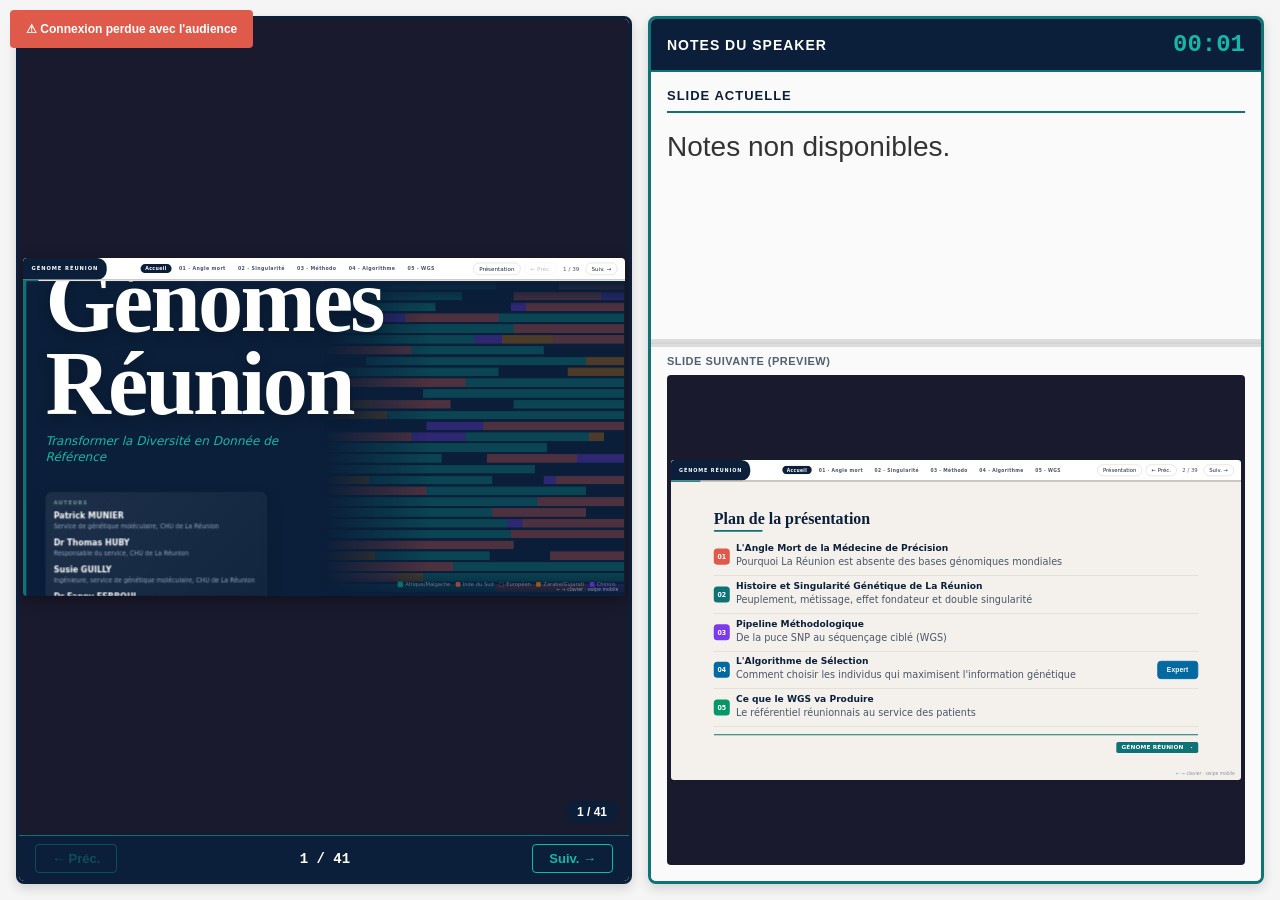
==== presenter.html @ e3f13388 "Implement draggable notes/preview divider in presenter.html Add interactive separator between speake" ====
<!doctype html>
<html lang="fr">
<head>
  <meta charset="UTF-8" />
  <meta name="viewport" content="width=device-width,initial-scale=1" />
  <title>Génome Réunion — Mode Présentation</title>
  <style>
    * { margin: 0; padding: 0; box-sizing: border-box; }
    body {
      font-family: -apple-system, BlinkMacSystemFont, 'Segoe UI', Roboto, 'Helvetica Neue', Arial, sans-serif;
      background: #f5f5f5;
      display: grid;
      grid-template-columns: 1fr 1fr;
      gap: 16px;
      padding: 16px;
      height: 100vh;
      overflow: hidden;
    }

    .presenter-main {
      background: #fff;
      border: 3px solid #0B1F3A;
      border-radius: 8px;
      display: flex;
      flex-direction: column;
      overflow: hidden;
      box-shadow: 0 4px 12px rgba(0,0,0,0.15);
    }

    .presenter-sidebar {
      background: #fff;
      border: 3px solid #0D7377;
      border-radius: 8px;
      display: flex;
      flex-direction: column;
      overflow: hidden;
      box-shadow: 0 4px 12px rgba(0,0,0,0.15);
    }

    .presenter-header {
      background: #0B1F3A;
      color: white;
      padding: 12px 16px;
      border-bottom: 2px solid #0D7377;
      display: flex;
      justify-content: space-between;
      align-items: center;
      flex-shrink: 0;
    }

    .presenter-header h2 {
      font-size: 14px;
      font-weight: 600;
      letter-spacing: 1px;
      text-transform: uppercase;
    }

    .presenter-timer {
      font-size: 24px;
      font-weight: 700;
      font-family: 'Courier New', monospace;
      color: #14B8A6;
    }

    .presenter-slide-number {
      background: #0D7377;
      color: white;
      padding: 6px 12px;
      border-radius: 4px;
      font-size: 12px;
      font-weight: 600;
    }

    .presenter-content {
      flex: 1;
      overflow: hidden;
      display: flex;
      flex-direction: column;
    }

    #current-slide-container {
      flex: 1;
      position: relative;
      display: flex;
      align-items: center;
      justify-content: center;
      background: #1a1a2e;
      overflow: hidden;
      padding: 8px;
    }

    .slide-overlay-badge {
      position: absolute;
      bottom: 12px;
      right: 12px;
      background: rgba(11, 31, 58, 0.85);
      color: white;
      padding: 4px 10px;
      border-radius: 4px;
      font-size: 12px;
      font-weight: 600;
      z-index: 10;
      pointer-events: none;
      backdrop-filter: blur(2px);
    }

    .iframe-scale-wrapper {
      position: relative;
      overflow: hidden;
      flex-shrink: 0;
      border-radius: 4px;
      box-shadow: 0 4px 16px rgba(0,0,0,0.4);
    }

    .iframe-scale-wrapper iframe {
      position: absolute;
      top: 0;
      left: 0;
      width: 1280px;
      height: 720px;
      border: none;
      transform-origin: top left;
    }

    .slide-snapshot {
      font-size: 11px;
      color: #999;
      background: #f0f0f0;
      padding: 12px;
      border-radius: 4px;
      text-align: center;
      height: 100%;
      display: flex;
      align-items: center;
      justify-content: center;
      flex-direction: column;
    }

    .slide-snapshot-title {
      font-weight: 600;
      font-size: 13px;
      color: #0B1F3A;
      margin-bottom: 8px;
    }

    .notes-container {
      flex: 1;
      display: flex;
      flex-direction: column;
      overflow: hidden;
      background: #fafafa;
    }

    /* ── Section texte (50%) ── */
    .notes-text-section {
      flex: 1;
      min-height: 0;
      overflow-y: auto;
      padding: 16px 16px 8px;
    }

    .notes-header {
      font-size: 13px;
      font-weight: 700;
      color: #0B1F3A;
      text-transform: uppercase;
      letter-spacing: 1px;
      margin-bottom: 12px;
      border-bottom: 2px solid #0D7377;
      padding-bottom: 8px;
    }

    #notes-content {
      font-size: 28px;
      line-height: 1.6;
      color: #333;
    }

    /* ── Section preview (50%) ── */
    .next-slide-section {
      flex: 1;
      min-height: 0;
      display: flex;
      flex-direction: column;
      border-top: 2px solid #ddd;
      padding: 8px 16px 16px;
    }

    .next-slide-header {
      font-size: 11px;
      font-weight: 700;
      color: #0B1F3A;
      text-transform: uppercase;
      letter-spacing: 0.5px;
      margin-bottom: 8px;
      opacity: 0.7;
      flex-shrink: 0;
    }

    #next-slide-preview {
      flex: 1;
      min-height: 0;
      background: #1a1a2e;
      border-radius: 4px;
      overflow: hidden;
      display: flex;
      align-items: center;
      justify-content: center;
      padding: 4px;
    }

    .next-iframe-scale-wrapper {
      position: relative;
      overflow: hidden;
      flex-shrink: 0;
      border-radius: 3px;
    }

    .next-iframe-scale-wrapper iframe {
      position: absolute;
      top: 0;
      left: 0;
      width: 1280px;
      height: 720px;
      border: none;
      transform-origin: top left;
    }

    .connection-lost {
      position: fixed;
      top: 10px;
      left: 10px;
      background: #E05A4B;
      color: white;
      padding: 12px 16px;
      border-radius: 4px;
      font-size: 12px;
      font-weight: 600;
      z-index: 9999;
      display: none;
    }

    .connection-lost.show {
      display: block;
      animation: pulse 2s infinite;
    }

    @keyframes pulse {
      0%, 100% { opacity: 1; }
      50% { opacity: 0.6; }
    }

    /* Scrollbar styling */
    .notes-container::-webkit-scrollbar {
      width: 6px;
    }

    .notes-container::-webkit-scrollbar-track {
      background: #f0f0f0;
    }

    .notes-container::-webkit-scrollbar-thumb {
      background: #0D7377;
      border-radius: 3px;
    }

    @media (max-width: 900px) {
      body { grid-template-columns: 1fr; }
      .presenter-sidebar { display: none; }
    }

    /* ── Barre de navigation presenter ── */
    .presenter-nav-bar {
      background: #0B1F3A;
      border-top: 1px solid #0D7377;
      display: flex;
      align-items: center;
      justify-content: space-between;
      padding: 8px 16px;
      flex-shrink: 0;
    }

    .presenter-nav-btn {
      background: transparent;
      color: #14B8A6;
      border: 1px solid #14B8A6;
      padding: 6px 16px;
      border-radius: 4px;
      cursor: pointer;
      font-size: 13px;
      font-weight: 600;
      font-family: inherit;
      transition: background .2s, color .2s;
    }

    .presenter-nav-btn:hover:not(:disabled) {
      background: #14B8A6;
      color: #0B1F3A;
    }

    .presenter-nav-btn:disabled {
      opacity: .3;
      cursor: default;
    }

    #presenter-slide-counter {
      font-size: 14px;
      font-weight: 700;
      color: #fff;
      font-family: 'Courier New', monospace;
    }

    /* ── Séparateur draggable notes/preview ── */
    .notes-divider {
      width: 100%;
      height: 6px;
      background: linear-gradient(to bottom, #e0e0e0, #d0d0d0);
      cursor: row-resize;
      border-top: 1px solid #ddd;
      border-bottom: 1px solid #ddd;
      flex-shrink: 0;
      transition: background 0.2s;
      user-select: none;
    }

    .notes-divider:hover {
      background: linear-gradient(to bottom, #0D7377, #0a5a65);
    }

    .notes-divider.dragging {
      background: linear-gradient(to bottom, #0D7377, #0a5a65);
    }

  </style>
</head>
<body>
  <div class="connection-lost" id="connection-lost">⚠ Connexion perdue avec l'audience</div>

  <!-- Panneau gauche : slide actuelle -->
  <div class="presenter-main">
    <div class="presenter-content">
      <div id="current-slide-container">
        <div class="iframe-scale-wrapper" id="main-scale-wrapper">
          <iframe id="slide-preview-iframe"></iframe>
        </div>
        <div class="slide-overlay-badge" id="slide-number-main">--</div>
      </div>
    </div>
    <div class="presenter-nav-bar">
      <button id="presenter-prev-btn" class="presenter-nav-btn" disabled>← Préc.</button>
      <span id="presenter-slide-counter">--</span>
      <button id="presenter-next-btn" class="presenter-nav-btn">Suiv. →</button>
    </div>
  </div>

  <!-- Panneau droit : notes + preview -->
  <div class="presenter-sidebar">
    <div class="presenter-header">
      <h2>Notes du Speaker</h2>
      <div class="presenter-timer" id="timer">00:00</div>
    </div>
    <div class="notes-container">
      <div class="notes-text-section" id="notes-text-section">
        <div class="notes-header">Slide actuelle</div>
        <div id="notes-content">
          <p>En attente de connexion avec l'audience...</p>
        </div>
      </div>

      <div class="notes-divider" id="notes-divider"></div>

      <div class="next-slide-section" id="next-slide-section">
        <div class="next-slide-header">Slide suivante (preview)</div>
        <div id="next-slide-preview">
          <div class="next-iframe-scale-wrapper" id="next-scale-wrapper">
            <iframe id="next-slide-preview-iframe"></iframe>
          </div>
        </div>
      </div>
    </div>
  </div>

  <script>
    // Calcule et applique le scale pour un wrapper iframe
    // Le wrapper prend la taille affichée (scale × native),
    // l'iframe intérieure reste 1280×720 avec transform: scale()
    function applyIframeScale(wrapperId, nativeW, nativeH) {
      const wrapper = document.getElementById(wrapperId);
      if (!wrapper) return;
      const container = wrapper.parentElement;
      const availW = container.clientWidth  - 8;
      const availH = container.clientHeight - 8;
      if (availW <= 0 || availH <= 0) return;
      const scale   = Math.min(availW / nativeW, availH / nativeH);
      const displayW = Math.floor(nativeW * scale);
      const displayH = Math.floor(nativeH * scale);
      wrapper.style.width  = displayW + 'px';
      wrapper.style.height = displayH + 'px';
      const iframe = wrapper.querySelector('iframe');
      if (iframe) iframe.style.transform = 'scale(' + scale + ')';
    }

    function applyAllScales() {
      applyIframeScale('main-scale-wrapper', 1280, 720);
      applyIframeScale('next-scale-wrapper', 1280, 720);
    }

    window.addEventListener('resize', applyAllScales);

    document.addEventListener('DOMContentLoaded', function() {
      const indexUrl = window.location.origin + '/index.html';
      const mainIframe = document.getElementById('slide-preview-iframe');
      const nextIframe = document.getElementById('next-slide-preview-iframe');

      if (mainIframe) mainIframe.src = indexUrl;
      if (nextIframe) nextIframe.src = indexUrl;

      setTimeout(applyAllScales, 50);
    });

    // Cache des notes chargées depuis data/notes/slide-XX.json
    const notesCache = {};

    function loadSlideNotes(slideIndex) {
      if (notesCache[slideIndex] !== undefined) {
        return Promise.resolve(notesCache[slideIndex]);
      }
      const padded = String(slideIndex).padStart(2, '0');
      return fetch('data/notes/slide-' + padded + '.json')
        .then(res => res.ok ? res.json() : { notes: 'Notes non disponibles.' })
        .then(data => {
          notesCache[slideIndex] = data.notes || 'Notes non disponibles.';
          return notesCache[slideIndex];
        })
        .catch(() => {
          notesCache[slideIndex] = 'Notes non disponibles.';
          return notesCache[slideIndex];
        });
    }

    let currentSlideIndex = 0;
    let currentVisibleIndex = 0;
    let totalVisibleCount = 41;
    let startTime = null;
    let timerInterval = null;
    let parentWindow = null;
    let slidePreviewIframe = null;
    let nextSlidePreviewIframe = null;
    let nextSlidePreviewReady = false;
    let mainIframeReady = false;
    let nextSyncAttempts = 0;

    // Envoyer une commande de navigation à la fenêtre audience (index.html)
    function sendNavCommand(direction) {
      if (window.opener && !window.opener.closed) {
        window.opener.postMessage({ type: 'NAV_COMMAND', direction: direction }, '*');
      }
    }

    // Initialiser le timer
    function startTimer() {
      startTime = Date.now();
      if (timerInterval) clearInterval(timerInterval);

      timerInterval = setInterval(() => {
        const elapsed = Math.floor((Date.now() - startTime) / 1000);
        const mins = Math.floor(elapsed / 60);
        const secs = elapsed % 60;
        document.getElementById('timer').textContent =
          String(mins).padStart(2, '0') + ':' + String(secs).padStart(2, '0');
      }, 1000);
    }

    // Wait for iframe contentWindow to be accessible, with max retries
    function waitForIframeReady(iframe, name, maxRetries) {
      maxRetries = maxRetries || 50;
      let attempts = 0;

      function checkReady() {
        attempts++;
        if (iframe && iframe.contentWindow) {
          console.log('[presenter]', '✓ ' + name + ' iframe ready after ' + attempts + ' attempts');
          return true;
        }
        if (attempts >= maxRetries) {
          console.log('[presenter]', '⚠ ' + name + ' iframe never became ready after ' + maxRetries + ' attempts');
          return false;
        }
        return false;
      }

      if (checkReady()) return Promise.resolve();

      return new Promise((resolve) => {
        const interval = setInterval(() => {
          if (checkReady()) {
            clearInterval(interval);
            resolve();
          }
        }, 50);
      });
    }

    // Synchroniser l'iframe avec la slide actuelle
    function syncIframeSlide(slideIndex) {
      if (slidePreviewIframe && slidePreviewIframe.contentWindow) {
        try {
          slidePreviewIframe.contentWindow.postMessage({
            type: 'IFRAME_SYNC',
            slideIndex: slideIndex
          }, '*');
          console.log('[presenter]', '→ Syncing main preview to slide ' + slideIndex);
        } catch (e) {
          console.log('[presenter]', '⚠ Error syncing main preview: ' + e.message);
        }
      } else {
        console.log('[presenter]', '⚠ Main iframe not ready');
      }
    }

    // Synchroniser l'iframe de preview avec la slide suivante
    function syncNextSlidePreview(slideIndex) {
      const nextIndex = slideIndex + 1;

      if (!nextSlidePreviewIframe) {
        console.log('[presenter]', '⚠ nextSlidePreviewIframe is null');
        return;
      }

      // Vérifier directement si contentWindow est accessible
      if (!nextSlidePreviewIframe.contentWindow) {
        console.log('[presenter]', '⏳ Next iframe contentWindow not accessible, retrying...');
        setTimeout(() => { syncNextSlidePreview(slideIndex); }, 100);
        return;
      }

      try {
        console.log('[presenter]', '→ Syncing next slide preview to slide ' + nextIndex);
        nextSlidePreviewIframe.contentWindow.postMessage({
          type: 'IFRAME_SYNC',
          slideIndex: nextIndex
        }, '*');
        console.log('[presenter]', '✓ Next slide preview message sent');
      } catch (e) {
        console.log('[presenter]', '⚠ Error sending next preview message: ' + e.message);
        // Retry on error
        setTimeout(() => { syncNextSlidePreview(slideIndex); }, 100);
      }
    }

    // Mettre à jour l'affichage du presenter
    function updatePresenterView(slideIndex, visIdx, totalVis) {
      currentSlideIndex = slideIndex;
      if (visIdx !== undefined) currentVisibleIndex = visIdx;
      if (totalVis !== undefined) totalVisibleCount = totalVis;

      // Mise à jour numéro slide (badge overlay + barre de nav)
      const displayPos = currentVisibleIndex + 1;
      document.getElementById('slide-number-main').textContent = displayPos + ' / ' + totalVisibleCount;
      const counter = document.getElementById('presenter-slide-counter');
      if (counter) counter.textContent = displayPos + ' / ' + totalVisibleCount;

      // Mise à jour état des boutons nav
      const prevBtn = document.getElementById('presenter-prev-btn');
      const nextBtn = document.getElementById('presenter-next-btn');
      if (prevBtn) prevBtn.disabled = currentVisibleIndex === 0;
      if (nextBtn) nextBtn.disabled = currentVisibleIndex >= totalVisibleCount - 1;

      // Chargement asynchrone des notes depuis data/notes/slide-XX.json
      loadSlideNotes(slideIndex).then(notes => {
        document.getElementById('notes-content').innerHTML = '<p>' + notes + '</p>';
      });

      // Synchroniser l'iframe principal
      syncIframeSlide(slideIndex);

      // Wait for next iframe and sync it
      waitForIframeReady(nextSlidePreviewIframe, 'Next').then(() => {
        syncNextSlidePreview(slideIndex);
      });

      // Lancer le timer à la première slide
      if (!startTime) {
        startTimer();
      }
    }

    // Créer un snapshot texte de la slide (fallback si iframe ne charge pas)
    function updateSlideSnapshot(slideIndex) {
      // Ce snapshot n'est plus utilisé car l'iframe montre le vrai contenu
      // Mais on le garde comme fallback
      const container = document.getElementById('current-slide-container');
      const titles = [
        'Génome Réunion — Hero',
        'Sommaire',
        'Angle mort de la médecine',
        'Biais structurel mondial',
        'Le mur clinique',
        'Pharmacogénétique',
        'IA : garbage in, garbage out',
        'Comment le projet corrige le biais',
        'Singularité réunionnaise',
        'Histoire du peuplement',
        'Du peuplement au métissage',
        'Population homogène vs Réunion',
        'Effet fondateur',
        'Double singularité',
        'Design méthodologique',
        'Le pipeline d\'optimisation',
        'L\'entonnoir d\'optimisation',
        'Algorithme de sélection',
        'S04 Résumé — Vue d\'ensemble',
        'S04 Résumé — Validation',
        'Comparaison 6 stratégies',
        'Architecture 3 piliers',
        'Panel WGS hybride V3',
        'Deux niveaux, une contrainte',
        'Représentativité géographique',
        'Quatre dimensions S_div',
        'Composantes globales',
        'Composantes locales',
        'Score de Diversité',
        'Anti-biais directionnel',
        'Sélection greedy stratifiée',
        'Exemple concret : calcul',
        'Phasage réunionnais',
        'Recalibrage fréquences',
        'Avantages et limitations',
        'Validation 1000G',
        'Validation EPIGEN-Brasil',
        'WGS & Impacts',
        'Impacts attendus',
        'Conclusion'
      ];

      const title = titles[slideIndex] || 'Slide ' + (slideIndex + 1);
      const totalSlides = 41;
      container.innerHTML = '<div class="slide-snapshot"><div class="slide-snapshot-title">' + title + '</div><div>Slide ' + (slideIndex + 1) + ' / ' + totalSlides + '</div></div>';
    }

    // Écouter les messages depuis la fenêtre audience
    window.addEventListener('message', (event) => {
      // Vérifier que le message provient d'une source fiable (même origine)
      if (event.source === window) return; // Ignorer les messages de soi-même

      if (event.data && event.data.type === 'SLIDE_CHANGE') {
        console.log('[presenter]', '📡 SLIDE_CHANGE received: slide ' + event.data.slideIndex);
        updatePresenterView(event.data.slideIndex, event.data.visibleIndex, event.data.totalVisible);
        document.getElementById('connection-lost').classList.remove('show');
      }

      if (event.data && event.data.type === 'CURRENT_SLIDE_INDEX') {
        // Réponse de la fenêtre audience : quelle slide elle regarde
        console.log('[presenter]', '📡 CURRENT_SLIDE_INDEX received: slide ' + event.data.slideIndex);
        updatePresenterView(event.data.slideIndex, event.data.visibleIndex, event.data.totalVisible);
        document.getElementById('connection-lost').classList.remove('show');

        // Synchroniser le mode S04 aux iframes si fourni
        if (event.data.expertMode !== undefined) {
          const modeMsg = { type: 'S04_MODE_CHANGE', expertMode: event.data.expertMode };
          console.log('[presenter]', '→ Syncing S04 mode to iframes: ' + (event.data.expertMode ? 'Expert' : 'Résumé'));
          setTimeout(() => {
            if (slidePreviewIframe && slidePreviewIframe.contentWindow) {
              slidePreviewIframe.contentWindow.postMessage(modeMsg, '*');
            }
            if (nextSlidePreviewIframe && nextSlidePreviewIframe.contentWindow) {
              nextSlidePreviewIframe.contentWindow.postMessage(modeMsg, '*');
            }
          }, 200);
        }
      }

      if (event.data && event.data.type === 'S04_MODE_CHANGE') {
        // Mode change depuis la fenêtre audience — transférer aux iframes
        console.log('[presenter]', '📡 S04_MODE_CHANGE received: ' + (event.data.expertMode ? 'Expert' : 'Résumé'));
        if (slidePreviewIframe && slidePreviewIframe.contentWindow) {
          slidePreviewIframe.contentWindow.postMessage(event.data, '*');
        }
        if (nextSlidePreviewIframe && nextSlidePreviewIframe.contentWindow) {
          nextSlidePreviewIframe.contentWindow.postMessage(event.data, '*');
        }
      }
    });

    // Demander la slide actuelle à la fenêtre audience
    function requestCurrentSlideFromAudience() {
      console.log('[presenter]', 'Waiting for main iframe to be ready...');
      waitForIframeReady(slidePreviewIframe, 'Main').then(() => {
        console.log('[presenter]', 'Requesting current slide from audience...');
        if (window.opener && !window.opener.closed) {
          window.opener.postMessage({ type: 'GET_CURRENT_SLIDE' }, '*');
          // Fallback si pas de réponse rapide
          setTimeout(() => {
            if (!startTime) {
              console.log('[presenter]', 'No response from audience, starting at slide 0');
              updatePresenterView(0);
            }
          }, 1000);
        } else {
          console.log('[presenter]', 'No audience window, starting at slide 0');
          updatePresenterView(0);
        }
      });
    }

    // Initialiser les iframes et synchroniser avec la slide actuelle de l'audience
    window.addEventListener('load', () => {
      slidePreviewIframe = document.getElementById('slide-preview-iframe');
      nextSlidePreviewIframe = document.getElementById('next-slide-preview-iframe');

      console.log('[presenter]', 'Iframes found: main=' + !!slidePreviewIframe + ', next=' + !!nextSlidePreviewIframe);

      if (slidePreviewIframe) {
        // Check if already loaded
        if (slidePreviewIframe.contentWindow) {
          console.log('[presenter]', 'Main slide iframe already loaded');
          mainIframeReady = true;
          // Delay slightly to ensure app.js has initialized
          setTimeout(requestCurrentSlideFromAudience, 100);
        } else {
          // Set onload handler for when it loads
          slidePreviewIframe.onload = function() {
            console.log('[presenter]', 'Main slide iframe onload fired');
            mainIframeReady = true;
            requestCurrentSlideFromAudience();
          };

          // Fallback timeout
          setTimeout(() => {
            if (slidePreviewIframe.contentWindow && !mainIframeReady) {
              console.log('[presenter]', 'Main slide iframe ready (timeout fallback)');
              mainIframeReady = true;
              requestCurrentSlideFromAudience();
            }
          }, 2000);
        }
      }

      if (nextSlidePreviewIframe) {
        console.log('[presenter]', 'Next slide preview iframe found');

        // Check if already loaded
        if (nextSlidePreviewIframe.contentWindow) {
          console.log('[presenter]', 'Next slide iframe already loaded');
          nextSlidePreviewReady = true;
        } else {
          // Set onload handler
          nextSlidePreviewIframe.onload = function() {
            console.log('[presenter]', 'Next slide preview iframe onload triggered');
            nextSlidePreviewReady = true;
          };

          // Fallback timeout
          setTimeout(() => {
            if (nextSlidePreviewIframe.contentWindow && !nextSlidePreviewReady) {
              console.log('[presenter]', 'Next slide preview iframe ready (timeout)');
              nextSlidePreviewReady = true;
            }
          }, 3000);
        }
      }
    });

    // Draggable divider: notes/preview ratio control with localStorage
    (function() {
      const divider = document.getElementById('notes-divider');
      const notesSection = document.getElementById('notes-text-section');
      const previewSection = document.getElementById('next-slide-section');
      const container = document.querySelector('.notes-container');

      const STORAGE_KEY = 'presenter-notes-ratio';
      const DEFAULT_RATIO = 0.5;
      let isDragging = false;

      function applyRatio(ratio) {
        const clampedRatio = Math.max(0.2, Math.min(0.8, ratio));
        notesSection.style.flex = clampedRatio + ' 1 auto';
        previewSection.style.flex = (1 - clampedRatio) + ' 1 auto';
        localStorage.setItem(STORAGE_KEY, clampedRatio);
      }

      function getRatioFromStorage() {
        const stored = localStorage.getItem(STORAGE_KEY);
        return stored ? parseFloat(stored) : DEFAULT_RATIO;
      }

      function initializeRatio() {
        applyRatio(getRatioFromStorage());
      }

      divider.addEventListener('mousedown', (e) => {
        isDragging = true;
        divider.classList.add('dragging');
        const containerHeight = container.clientHeight;
        const startY = e.clientY;
        const startNotesHeight = notesSection.clientHeight;

        const onMouseMove = (e) => {
          const deltaY = e.clientY - startY;
          const newNotesHeight = startNotesHeight + deltaY;
          const newRatio = newNotesHeight / containerHeight;
          applyRatio(newRatio);
        };

        const onMouseUp = () => {
          isDragging = false;
          divider.classList.remove('dragging');
          document.removeEventListener('mousemove', onMouseMove);
          document.removeEventListener('mouseup', onMouseUp);
        };

        document.addEventListener('mousemove', onMouseMove);
        document.addEventListener('mouseup', onMouseUp);
      });

      document.addEventListener('DOMContentLoaded', initializeRatio);
      if (document.readyState === 'loading') {
        document.addEventListener('DOMContentLoaded', initializeRatio);
      } else {
        initializeRatio();
      }
    })();

    // Boutons de navigation presenter → index.html
    document.getElementById('presenter-prev-btn').addEventListener('click', function() {
      sendNavCommand('prev');
    });
    document.getElementById('presenter-next-btn').addEventListener('click', function() {
      sendNavCommand('next');
    });

    // Raccourcis clavier dans la fenêtre presenter
    document.addEventListener('keydown', function(e) {
      if (e.key === 'ArrowRight' || e.key === 'ArrowDown' || e.key === ' ') {
        e.preventDefault();
        sendNavCommand('next');
      }
      if (e.key === 'ArrowLeft' || e.key === 'ArrowUp') {
        e.preventDefault();
        sendNavCommand('prev');
      }
    });

    // Heartbeat : si pas de message depuis 3s, afficher "connexion perdue"
    let lastMessageTime = Date.now();
    window.addEventListener('message', () => {
      lastMessageTime = Date.now();
    });

    setInterval(() => {
      if (Date.now() - lastMessageTime > 3000) {
        document.getElementById('connection-lost').classList.add('show');
      }
    }, 1000);
  </script>
</body>
</html>
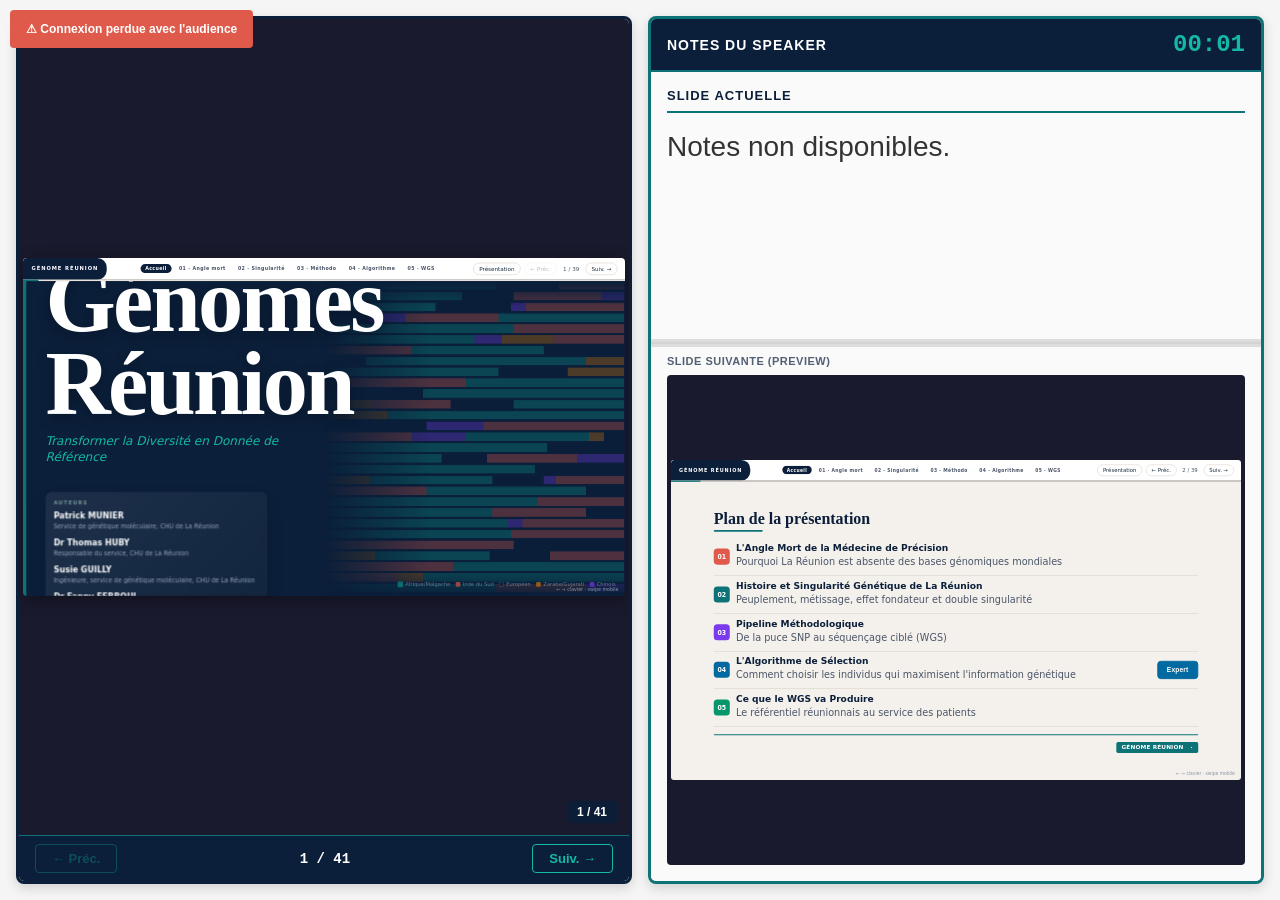
==== commit 1ac65656: "Fix: Recalculate iframe scales when draggable divider resizes sections When dragging the notes/previ" ====
--- a/presenter.html
+++ b/presenter.html
@@ -786,6 +786,7 @@
 
       function initializeRatio() {
         applyRatio(getRatioFromStorage());
+        setTimeout(() => applyAllScales(), 50);
       }
 
       divider.addEventListener('mousedown', (e) => {
@@ -800,6 +801,7 @@
           const newNotesHeight = startNotesHeight + deltaY;
           const newRatio = newNotesHeight / containerHeight;
           applyRatio(newRatio);
+          applyAllScales();
         };
 
         const onMouseUp = () => {
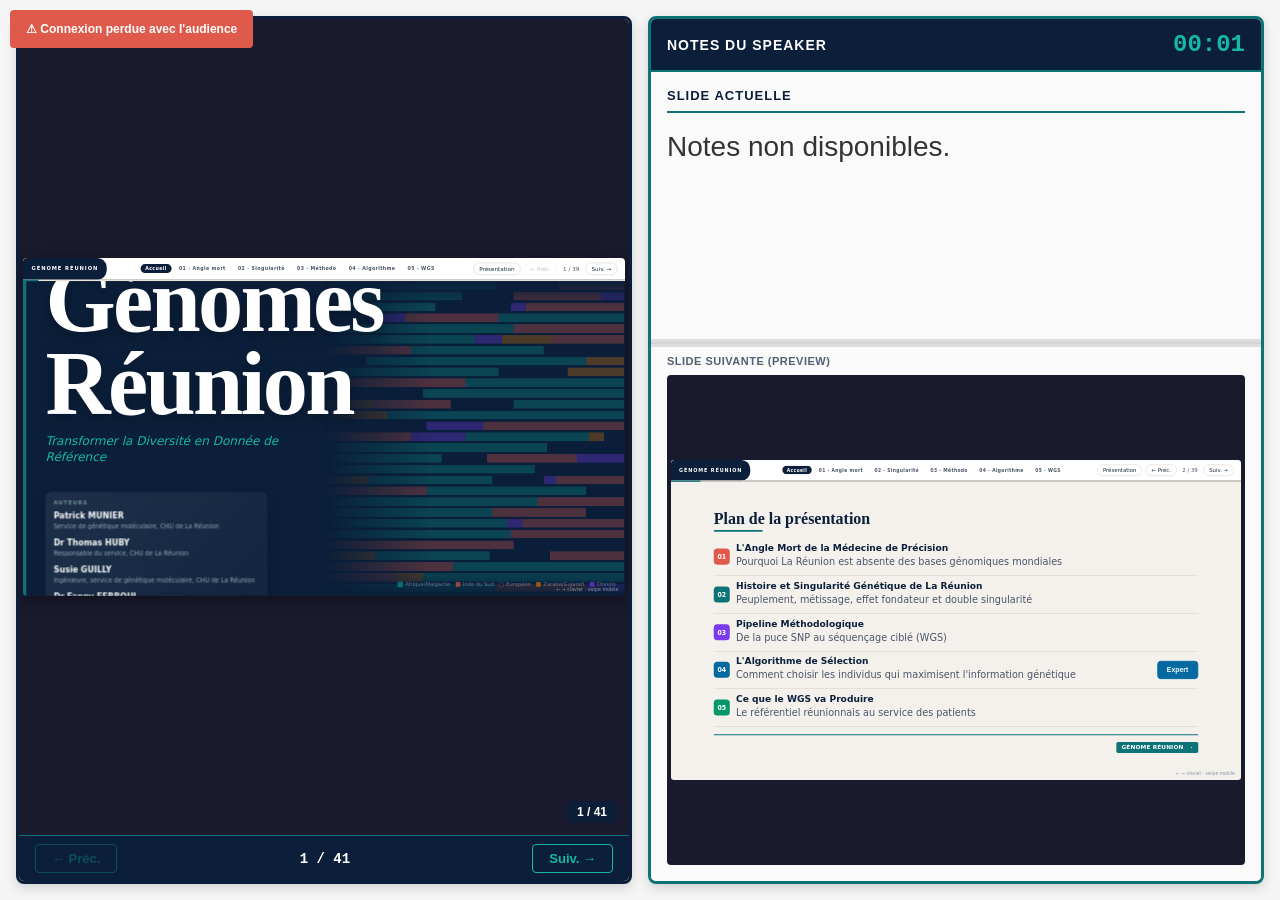
==== commit 97a3b661: "Optimize: Use requestAnimationFrame to throttle iframe rescale updates Instead of calling applyAllSc" ====
--- a/presenter.html
+++ b/presenter.html
@@ -771,6 +771,7 @@
       const STORAGE_KEY = 'presenter-notes-ratio';
       const DEFAULT_RATIO = 0.5;
       let isDragging = false;
+      let pendingScaleUpdate = false;
 
       function applyRatio(ratio) {
         const clampedRatio = Math.max(0.2, Math.min(0.8, ratio));
@@ -782,6 +783,16 @@
       function getRatioFromStorage() {
         const stored = localStorage.getItem(STORAGE_KEY);
         return stored ? parseFloat(stored) : DEFAULT_RATIO;
+      }
+
+      function scheduleScaleUpdate() {
+        if (!pendingScaleUpdate) {
+          pendingScaleUpdate = true;
+          requestAnimationFrame(() => {
+            applyAllScales();
+            pendingScaleUpdate = false;
+          });
+        }
       }
 
       function initializeRatio() {
@@ -801,7 +812,7 @@
           const newNotesHeight = startNotesHeight + deltaY;
           const newRatio = newNotesHeight / containerHeight;
           applyRatio(newRatio);
-          applyAllScales();
+          scheduleScaleUpdate();
         };
 
         const onMouseUp = () => {
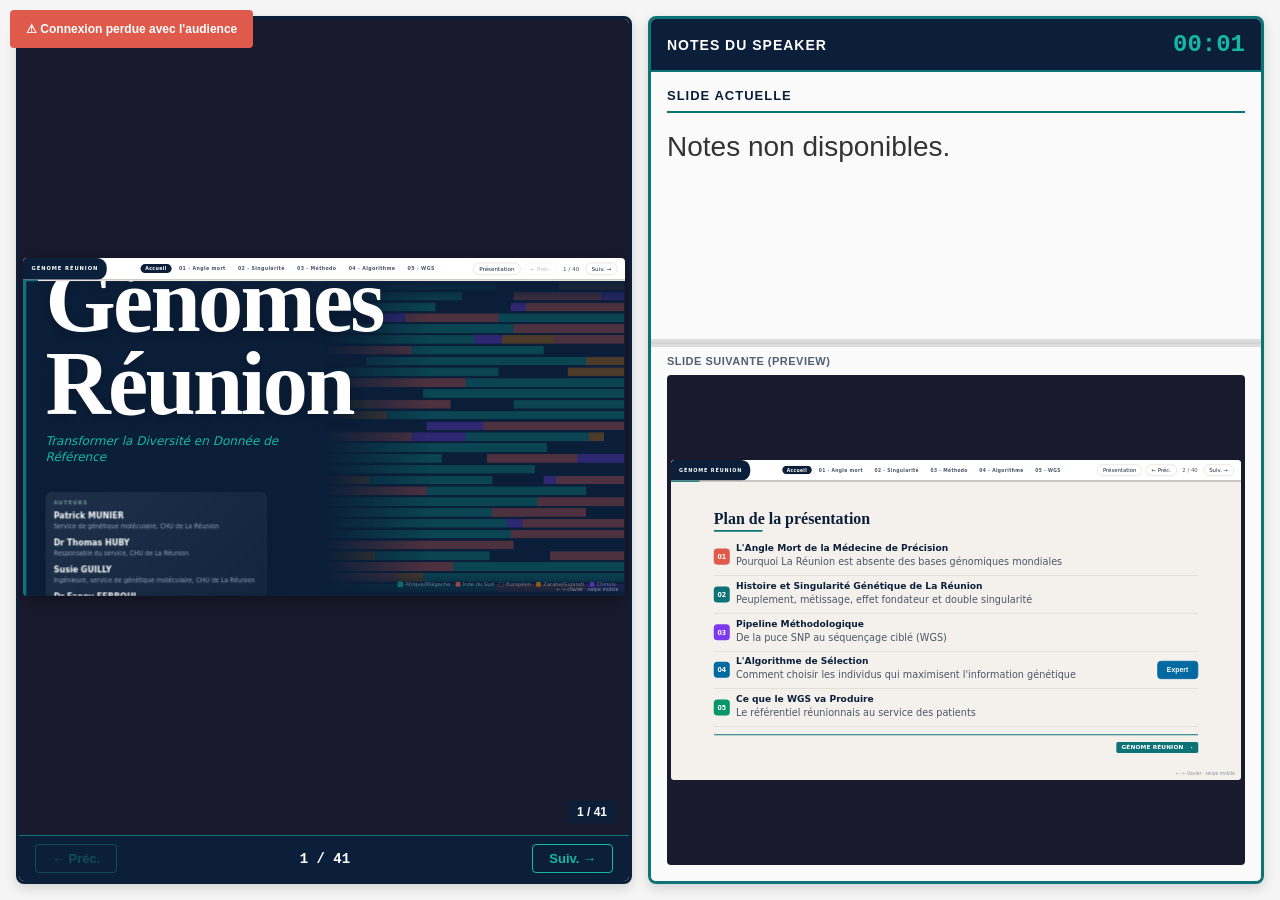
==== commit 3402a1c8: "Fix presenter mode 404 on GitHub Pages subpath The iframe URL was built with window.location.origin " ====
--- a/presenter.html
+++ b/presenter.html
@@ -408,7 +408,7 @@
     window.addEventListener('resize', applyAllScales);
 
     document.addEventListener('DOMContentLoaded', function() {
-      const indexUrl = window.location.origin + '/index.html';
+      const indexUrl = new URL('index.html', window.location.href).href;
       const mainIframe = document.getElementById('slide-preview-iframe');
       const nextIframe = document.getElementById('next-slide-preview-iframe');
 
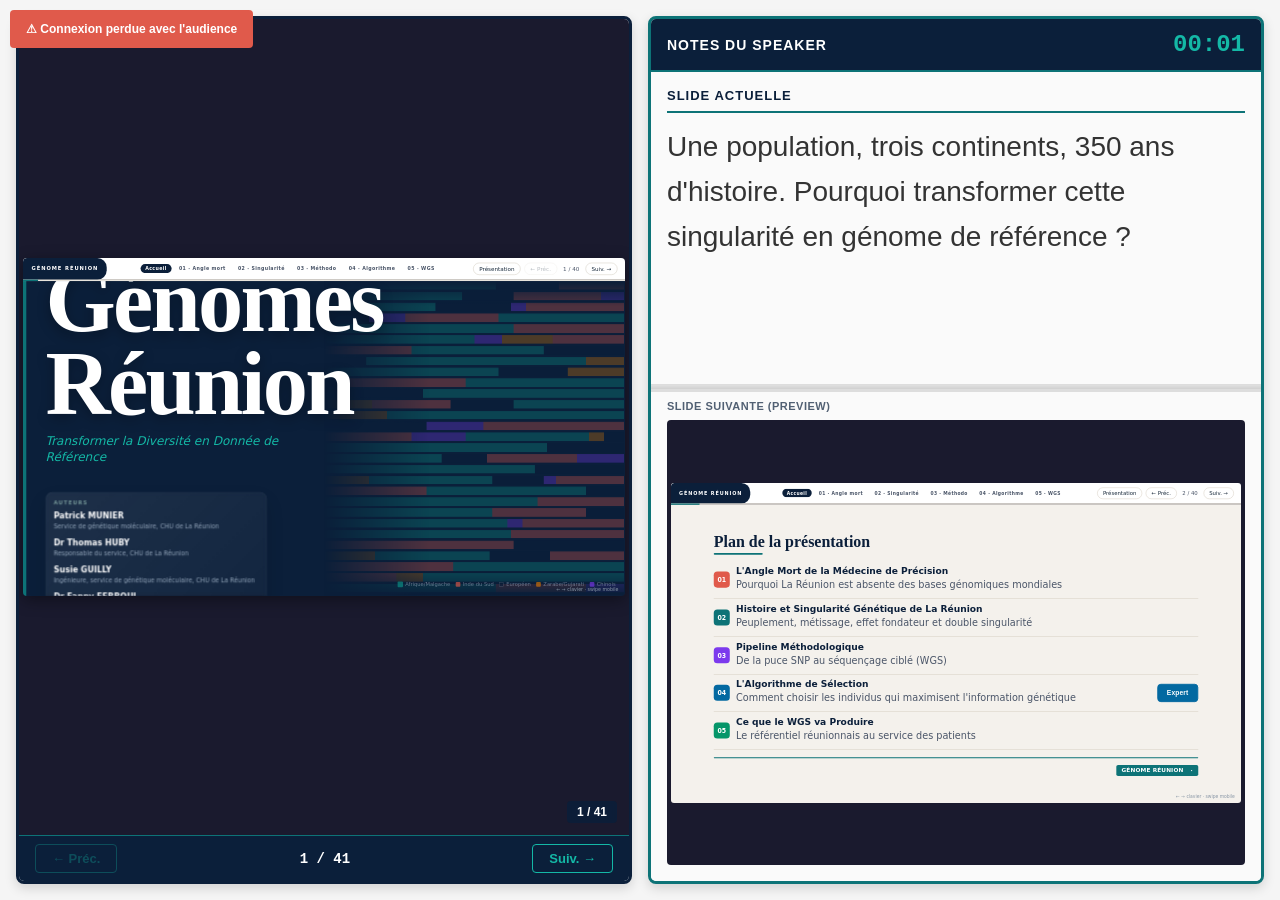
==== commit 39191be4: "Format : appliquer Prettier sur tous les fichiers sources (HTML/CSS/JS) Correction de 16 balises </b" ====
--- a/presenter.html
+++ b/presenter.html
@@ -1,870 +1,869 @@
 <!doctype html>
 <html lang="fr">
-<head>
-  <meta charset="UTF-8" />
-  <meta name="viewport" content="width=device-width,initial-scale=1" />
-  <title>Génome Réunion — Mode Présentation</title>
-  <style>
-    * { margin: 0; padding: 0; box-sizing: border-box; }
-    body {
-      font-family: -apple-system, BlinkMacSystemFont, 'Segoe UI', Roboto, 'Helvetica Neue', Arial, sans-serif;
-      background: #f5f5f5;
-      display: grid;
-      grid-template-columns: 1fr 1fr;
-      gap: 16px;
-      padding: 16px;
-      height: 100vh;
-      overflow: hidden;
-    }
-
-    .presenter-main {
-      background: #fff;
-      border: 3px solid #0B1F3A;
-      border-radius: 8px;
-      display: flex;
-      flex-direction: column;
-      overflow: hidden;
-      box-shadow: 0 4px 12px rgba(0,0,0,0.15);
-    }
-
-    .presenter-sidebar {
-      background: #fff;
-      border: 3px solid #0D7377;
-      border-radius: 8px;
-      display: flex;
-      flex-direction: column;
-      overflow: hidden;
-      box-shadow: 0 4px 12px rgba(0,0,0,0.15);
-    }
-
-    .presenter-header {
-      background: #0B1F3A;
-      color: white;
-      padding: 12px 16px;
-      border-bottom: 2px solid #0D7377;
-      display: flex;
-      justify-content: space-between;
-      align-items: center;
-      flex-shrink: 0;
-    }
-
-    .presenter-header h2 {
-      font-size: 14px;
-      font-weight: 600;
-      letter-spacing: 1px;
-      text-transform: uppercase;
-    }
-
-    .presenter-timer {
-      font-size: 24px;
-      font-weight: 700;
-      font-family: 'Courier New', monospace;
-      color: #14B8A6;
-    }
-
-    .presenter-slide-number {
-      background: #0D7377;
-      color: white;
-      padding: 6px 12px;
-      border-radius: 4px;
-      font-size: 12px;
-      font-weight: 600;
-    }
-
-    .presenter-content {
-      flex: 1;
-      overflow: hidden;
-      display: flex;
-      flex-direction: column;
-    }
-
-    #current-slide-container {
-      flex: 1;
-      position: relative;
-      display: flex;
-      align-items: center;
-      justify-content: center;
-      background: #1a1a2e;
-      overflow: hidden;
-      padding: 8px;
-    }
-
-    .slide-overlay-badge {
-      position: absolute;
-      bottom: 12px;
-      right: 12px;
-      background: rgba(11, 31, 58, 0.85);
-      color: white;
-      padding: 4px 10px;
-      border-radius: 4px;
-      font-size: 12px;
-      font-weight: 600;
-      z-index: 10;
-      pointer-events: none;
-      backdrop-filter: blur(2px);
-    }
-
-    .iframe-scale-wrapper {
-      position: relative;
-      overflow: hidden;
-      flex-shrink: 0;
-      border-radius: 4px;
-      box-shadow: 0 4px 16px rgba(0,0,0,0.4);
-    }
-
-    .iframe-scale-wrapper iframe {
-      position: absolute;
-      top: 0;
-      left: 0;
-      width: 1280px;
-      height: 720px;
-      border: none;
-      transform-origin: top left;
-    }
-
-    .slide-snapshot {
-      font-size: 11px;
-      color: #999;
-      background: #f0f0f0;
-      padding: 12px;
-      border-radius: 4px;
-      text-align: center;
-      height: 100%;
-      display: flex;
-      align-items: center;
-      justify-content: center;
-      flex-direction: column;
-    }
-
-    .slide-snapshot-title {
-      font-weight: 600;
-      font-size: 13px;
-      color: #0B1F3A;
-      margin-bottom: 8px;
-    }
-
-    .notes-container {
-      flex: 1;
-      display: flex;
-      flex-direction: column;
-      overflow: hidden;
-      background: #fafafa;
-    }
-
-    /* ── Section texte (50%) ── */
-    .notes-text-section {
-      flex: 1;
-      min-height: 0;
-      overflow-y: auto;
-      padding: 16px 16px 8px;
-    }
-
-    .notes-header {
-      font-size: 13px;
-      font-weight: 700;
-      color: #0B1F3A;
-      text-transform: uppercase;
-      letter-spacing: 1px;
-      margin-bottom: 12px;
-      border-bottom: 2px solid #0D7377;
-      padding-bottom: 8px;
-    }
-
-    #notes-content {
-      font-size: 28px;
-      line-height: 1.6;
-      color: #333;
-    }
-
-    /* ── Section preview (50%) ── */
-    .next-slide-section {
-      flex: 1;
-      min-height: 0;
-      display: flex;
-      flex-direction: column;
-      border-top: 2px solid #ddd;
-      padding: 8px 16px 16px;
-    }
-
-    .next-slide-header {
-      font-size: 11px;
-      font-weight: 700;
-      color: #0B1F3A;
-      text-transform: uppercase;
-      letter-spacing: 0.5px;
-      margin-bottom: 8px;
-      opacity: 0.7;
-      flex-shrink: 0;
-    }
-
-    #next-slide-preview {
-      flex: 1;
-      min-height: 0;
-      background: #1a1a2e;
-      border-radius: 4px;
-      overflow: hidden;
-      display: flex;
-      align-items: center;
-      justify-content: center;
-      padding: 4px;
-    }
-
-    .next-iframe-scale-wrapper {
-      position: relative;
-      overflow: hidden;
-      flex-shrink: 0;
-      border-radius: 3px;
-    }
-
-    .next-iframe-scale-wrapper iframe {
-      position: absolute;
-      top: 0;
-      left: 0;
-      width: 1280px;
-      height: 720px;
-      border: none;
-      transform-origin: top left;
-    }
-
-    .connection-lost {
-      position: fixed;
-      top: 10px;
-      left: 10px;
-      background: #E05A4B;
-      color: white;
-      padding: 12px 16px;
-      border-radius: 4px;
-      font-size: 12px;
-      font-weight: 600;
-      z-index: 9999;
-      display: none;
-    }
-
-    .connection-lost.show {
-      display: block;
-      animation: pulse 2s infinite;
-    }
-
-    @keyframes pulse {
-      0%, 100% { opacity: 1; }
-      50% { opacity: 0.6; }
-    }
-
-    /* Scrollbar styling */
-    .notes-container::-webkit-scrollbar {
-      width: 6px;
-    }
-
-    .notes-container::-webkit-scrollbar-track {
-      background: #f0f0f0;
-    }
-
-    .notes-container::-webkit-scrollbar-thumb {
-      background: #0D7377;
-      border-radius: 3px;
-    }
-
-    @media (max-width: 900px) {
-      body { grid-template-columns: 1fr; }
-      .presenter-sidebar { display: none; }
-    }
-
-    /* ── Barre de navigation presenter ── */
-    .presenter-nav-bar {
-      background: #0B1F3A;
-      border-top: 1px solid #0D7377;
-      display: flex;
-      align-items: center;
-      justify-content: space-between;
-      padding: 8px 16px;
-      flex-shrink: 0;
-    }
-
-    .presenter-nav-btn {
-      background: transparent;
-      color: #14B8A6;
-      border: 1px solid #14B8A6;
-      padding: 6px 16px;
-      border-radius: 4px;
-      cursor: pointer;
-      font-size: 13px;
-      font-weight: 600;
-      font-family: inherit;
-      transition: background .2s, color .2s;
-    }
-
-    .presenter-nav-btn:hover:not(:disabled) {
-      background: #14B8A6;
-      color: #0B1F3A;
-    }
-
-    .presenter-nav-btn:disabled {
-      opacity: .3;
-      cursor: default;
-    }
-
-    #presenter-slide-counter {
-      font-size: 14px;
-      font-weight: 700;
-      color: #fff;
-      font-family: 'Courier New', monospace;
-    }
-
-    /* ── Séparateur draggable notes/preview ── */
-    .notes-divider {
-      width: 100%;
-      height: 6px;
-      background: linear-gradient(to bottom, #e0e0e0, #d0d0d0);
-      cursor: row-resize;
-      border-top: 1px solid #ddd;
-      border-bottom: 1px solid #ddd;
-      flex-shrink: 0;
-      transition: background 0.2s;
-      user-select: none;
-    }
-
-    .notes-divider:hover {
-      background: linear-gradient(to bottom, #0D7377, #0a5a65);
-    }
-
-    .notes-divider.dragging {
-      background: linear-gradient(to bottom, #0D7377, #0a5a65);
-    }
-
-  </style>
-</head>
-<body>
-  <div class="connection-lost" id="connection-lost">⚠ Connexion perdue avec l'audience</div>
-
-  <!-- Panneau gauche : slide actuelle -->
-  <div class="presenter-main">
-    <div class="presenter-content">
-      <div id="current-slide-container">
-        <div class="iframe-scale-wrapper" id="main-scale-wrapper">
-          <iframe id="slide-preview-iframe"></iframe>
+  <head>
+    <meta charset="UTF-8" />
+    <meta name="viewport" content="width=device-width,initial-scale=1" />
+    <title>Génome Réunion — Mode Présentation</title>
+    <style>
+      * { margin: 0; padding: 0; box-sizing: border-box; }
+      body {
+        font-family: -apple-system, BlinkMacSystemFont, 'Segoe UI', Roboto, 'Helvetica Neue', Arial, sans-serif;
+        background: #f5f5f5;
+        display: grid;
+        grid-template-columns: 1fr 1fr;
+        gap: 16px;
+        padding: 16px;
+        height: 100vh;
+        overflow: hidden;
+      }
+
+      .presenter-main {
+        background: #fff;
+        border: 3px solid #0B1F3A;
+        border-radius: 8px;
+        display: flex;
+        flex-direction: column;
+        overflow: hidden;
+        box-shadow: 0 4px 12px rgba(0,0,0,0.15);
+      }
+
+      .presenter-sidebar {
+        background: #fff;
+        border: 3px solid #0D7377;
+        border-radius: 8px;
+        display: flex;
+        flex-direction: column;
+        overflow: hidden;
+        box-shadow: 0 4px 12px rgba(0,0,0,0.15);
+      }
+
+      .presenter-header {
+        background: #0B1F3A;
+        color: white;
+        padding: 12px 16px;
+        border-bottom: 2px solid #0D7377;
+        display: flex;
+        justify-content: space-between;
+        align-items: center;
+        flex-shrink: 0;
+      }
+
+      .presenter-header h2 {
+        font-size: 14px;
+        font-weight: 600;
+        letter-spacing: 1px;
+        text-transform: uppercase;
+      }
+
+      .presenter-timer {
+        font-size: 24px;
+        font-weight: 700;
+        font-family: 'Courier New', monospace;
+        color: #14B8A6;
+      }
+
+      .presenter-slide-number {
+        background: #0D7377;
+        color: white;
+        padding: 6px 12px;
+        border-radius: 4px;
+        font-size: 12px;
+        font-weight: 600;
+      }
+
+      .presenter-content {
+        flex: 1;
+        overflow: hidden;
+        display: flex;
+        flex-direction: column;
+      }
+
+      #current-slide-container {
+        flex: 1;
+        position: relative;
+        display: flex;
+        align-items: center;
+        justify-content: center;
+        background: #1a1a2e;
+        overflow: hidden;
+        padding: 8px;
+      }
+
+      .slide-overlay-badge {
+        position: absolute;
+        bottom: 12px;
+        right: 12px;
+        background: rgba(11, 31, 58, 0.85);
+        color: white;
+        padding: 4px 10px;
+        border-radius: 4px;
+        font-size: 12px;
+        font-weight: 600;
+        z-index: 10;
+        pointer-events: none;
+        backdrop-filter: blur(2px);
+      }
+
+      .iframe-scale-wrapper {
+        position: relative;
+        overflow: hidden;
+        flex-shrink: 0;
+        border-radius: 4px;
+        box-shadow: 0 4px 16px rgba(0,0,0,0.4);
+      }
+
+      .iframe-scale-wrapper iframe {
+        position: absolute;
+        top: 0;
+        left: 0;
+        width: 1280px;
+        height: 720px;
+        border: none;
+        transform-origin: top left;
+      }
+
+      .slide-snapshot {
+        font-size: 11px;
+        color: #999;
+        background: #f0f0f0;
+        padding: 12px;
+        border-radius: 4px;
+        text-align: center;
+        height: 100%;
+        display: flex;
+        align-items: center;
+        justify-content: center;
+        flex-direction: column;
+      }
+
+      .slide-snapshot-title {
+        font-weight: 600;
+        font-size: 13px;
+        color: #0B1F3A;
+        margin-bottom: 8px;
+      }
+
+      .notes-container {
+        flex: 1;
+        display: flex;
+        flex-direction: column;
+        overflow: hidden;
+        background: #fafafa;
+      }
+
+      /* ── Section texte (50%) ── */
+      .notes-text-section {
+        flex: 1;
+        min-height: 0;
+        overflow-y: auto;
+        padding: 16px 16px 8px;
+      }
+
+      .notes-header {
+        font-size: 13px;
+        font-weight: 700;
+        color: #0B1F3A;
+        text-transform: uppercase;
+        letter-spacing: 1px;
+        margin-bottom: 12px;
+        border-bottom: 2px solid #0D7377;
+        padding-bottom: 8px;
+      }
+
+      #notes-content {
+        font-size: 28px;
+        line-height: 1.6;
+        color: #333;
+      }
+
+      /* ── Section preview (50%) ── */
+      .next-slide-section {
+        flex: 1;
+        min-height: 0;
+        display: flex;
+        flex-direction: column;
+        border-top: 2px solid #ddd;
+        padding: 8px 16px 16px;
+      }
+
+      .next-slide-header {
+        font-size: 11px;
+        font-weight: 700;
+        color: #0B1F3A;
+        text-transform: uppercase;
+        letter-spacing: 0.5px;
+        margin-bottom: 8px;
+        opacity: 0.7;
+        flex-shrink: 0;
+      }
+
+      #next-slide-preview {
+        flex: 1;
+        min-height: 0;
+        background: #1a1a2e;
+        border-radius: 4px;
+        overflow: hidden;
+        display: flex;
+        align-items: center;
+        justify-content: center;
+        padding: 4px;
+      }
+
+      .next-iframe-scale-wrapper {
+        position: relative;
+        overflow: hidden;
+        flex-shrink: 0;
+        border-radius: 3px;
+      }
+
+      .next-iframe-scale-wrapper iframe {
+        position: absolute;
+        top: 0;
+        left: 0;
+        width: 1280px;
+        height: 720px;
+        border: none;
+        transform-origin: top left;
+      }
+
+      .connection-lost {
+        position: fixed;
+        top: 10px;
+        left: 10px;
+        background: #E05A4B;
+        color: white;
+        padding: 12px 16px;
+        border-radius: 4px;
+        font-size: 12px;
+        font-weight: 600;
+        z-index: 9999;
+        display: none;
+      }
+
+      .connection-lost.show {
+        display: block;
+        animation: pulse 2s infinite;
+      }
+
+      @keyframes pulse {
+        0%, 100% { opacity: 1; }
+        50% { opacity: 0.6; }
+      }
+
+      /* Scrollbar styling */
+      .notes-container::-webkit-scrollbar {
+        width: 6px;
+      }
+
+      .notes-container::-webkit-scrollbar-track {
+        background: #f0f0f0;
+      }
+
+      .notes-container::-webkit-scrollbar-thumb {
+        background: #0D7377;
+        border-radius: 3px;
+      }
+
+      @media (max-width: 900px) {
+        body { grid-template-columns: 1fr; }
+        .presenter-sidebar { display: none; }
+      }
+
+      /* ── Barre de navigation presenter ── */
+      .presenter-nav-bar {
+        background: #0B1F3A;
+        border-top: 1px solid #0D7377;
+        display: flex;
+        align-items: center;
+        justify-content: space-between;
+        padding: 8px 16px;
+        flex-shrink: 0;
+      }
+
+      .presenter-nav-btn {
+        background: transparent;
+        color: #14B8A6;
+        border: 1px solid #14B8A6;
+        padding: 6px 16px;
+        border-radius: 4px;
+        cursor: pointer;
+        font-size: 13px;
+        font-weight: 600;
+        font-family: inherit;
+        transition: background .2s, color .2s;
+      }
+
+      .presenter-nav-btn:hover:not(:disabled) {
+        background: #14B8A6;
+        color: #0B1F3A;
+      }
+
+      .presenter-nav-btn:disabled {
+        opacity: .3;
+        cursor: default;
+      }
+
+      #presenter-slide-counter {
+        font-size: 14px;
+        font-weight: 700;
+        color: #fff;
+        font-family: 'Courier New', monospace;
+      }
+
+      /* ── Séparateur draggable notes/preview ── */
+      .notes-divider {
+        width: 100%;
+        height: 6px;
+        background: linear-gradient(to bottom, #e0e0e0, #d0d0d0);
+        cursor: row-resize;
+        border-top: 1px solid #ddd;
+        border-bottom: 1px solid #ddd;
+        flex-shrink: 0;
+        transition: background 0.2s;
+        user-select: none;
+      }
+
+      .notes-divider:hover {
+        background: linear-gradient(to bottom, #0D7377, #0a5a65);
+      }
+
+      .notes-divider.dragging {
+        background: linear-gradient(to bottom, #0D7377, #0a5a65);
+      }
+    </style>
+  </head>
+  <body>
+    <div class="connection-lost" id="connection-lost">⚠ Connexion perdue avec l'audience</div>
+
+    <!-- Panneau gauche : slide actuelle -->
+    <div class="presenter-main">
+      <div class="presenter-content">
+        <div id="current-slide-container">
+          <div class="iframe-scale-wrapper" id="main-scale-wrapper">
+            <iframe id="slide-preview-iframe"></iframe>
+          </div>
+          <div class="slide-overlay-badge" id="slide-number-main">--</div>
         </div>
-        <div class="slide-overlay-badge" id="slide-number-main">--</div>
+      </div>
+      <div class="presenter-nav-bar">
+        <button id="presenter-prev-btn" class="presenter-nav-btn" disabled>← Préc.</button>
+        <span id="presenter-slide-counter">--</span>
+        <button id="presenter-next-btn" class="presenter-nav-btn">Suiv. →</button>
       </div>
     </div>
-    <div class="presenter-nav-bar">
-      <button id="presenter-prev-btn" class="presenter-nav-btn" disabled>← Préc.</button>
-      <span id="presenter-slide-counter">--</span>
-      <button id="presenter-next-btn" class="presenter-nav-btn">Suiv. →</button>
-    </div>
-  </div>
-
-  <!-- Panneau droit : notes + preview -->
-  <div class="presenter-sidebar">
-    <div class="presenter-header">
-      <h2>Notes du Speaker</h2>
-      <div class="presenter-timer" id="timer">00:00</div>
-    </div>
-    <div class="notes-container">
-      <div class="notes-text-section" id="notes-text-section">
-        <div class="notes-header">Slide actuelle</div>
-        <div id="notes-content">
-          <p>En attente de connexion avec l'audience...</p>
+
+    <!-- Panneau droit : notes + preview -->
+    <div class="presenter-sidebar">
+      <div class="presenter-header">
+        <h2>Notes du Speaker</h2>
+        <div class="presenter-timer" id="timer">00:00</div>
+      </div>
+      <div class="notes-container">
+        <div class="notes-text-section" id="notes-text-section">
+          <div class="notes-header">Slide actuelle</div>
+          <div id="notes-content">
+            <p>En attente de connexion avec l'audience...</p>
+          </div>
         </div>
-      </div>
-
-      <div class="notes-divider" id="notes-divider"></div>
-
-      <div class="next-slide-section" id="next-slide-section">
-        <div class="next-slide-header">Slide suivante (preview)</div>
-        <div id="next-slide-preview">
-          <div class="next-iframe-scale-wrapper" id="next-scale-wrapper">
-            <iframe id="next-slide-preview-iframe"></iframe>
+
+        <div class="notes-divider" id="notes-divider"></div>
+
+        <div class="next-slide-section" id="next-slide-section">
+          <div class="next-slide-header">Slide suivante (preview)</div>
+          <div id="next-slide-preview">
+            <div class="next-iframe-scale-wrapper" id="next-scale-wrapper">
+              <iframe id="next-slide-preview-iframe"></iframe>
+            </div>
           </div>
         </div>
       </div>
     </div>
-  </div>
-
-  <script>
-    // Calcule et applique le scale pour un wrapper iframe
-    // Le wrapper prend la taille affichée (scale × native),
-    // l'iframe intérieure reste 1280×720 avec transform: scale()
-    function applyIframeScale(wrapperId, nativeW, nativeH) {
-      const wrapper = document.getElementById(wrapperId);
-      if (!wrapper) return;
-      const container = wrapper.parentElement;
-      const availW = container.clientWidth  - 8;
-      const availH = container.clientHeight - 8;
-      if (availW <= 0 || availH <= 0) return;
-      const scale   = Math.min(availW / nativeW, availH / nativeH);
-      const displayW = Math.floor(nativeW * scale);
-      const displayH = Math.floor(nativeH * scale);
-      wrapper.style.width  = displayW + 'px';
-      wrapper.style.height = displayH + 'px';
-      const iframe = wrapper.querySelector('iframe');
-      if (iframe) iframe.style.transform = 'scale(' + scale + ')';
-    }
-
-    function applyAllScales() {
-      applyIframeScale('main-scale-wrapper', 1280, 720);
-      applyIframeScale('next-scale-wrapper', 1280, 720);
-    }
-
-    window.addEventListener('resize', applyAllScales);
-
-    document.addEventListener('DOMContentLoaded', function() {
-      const indexUrl = new URL('index.html', window.location.href).href;
-      const mainIframe = document.getElementById('slide-preview-iframe');
-      const nextIframe = document.getElementById('next-slide-preview-iframe');
-
-      if (mainIframe) mainIframe.src = indexUrl;
-      if (nextIframe) nextIframe.src = indexUrl;
-
-      setTimeout(applyAllScales, 50);
-    });
-
-    // Cache des notes chargées depuis data/notes/slide-XX.json
-    const notesCache = {};
-
-    function loadSlideNotes(slideIndex) {
-      if (notesCache[slideIndex] !== undefined) {
-        return Promise.resolve(notesCache[slideIndex]);
-      }
-      const padded = String(slideIndex).padStart(2, '0');
-      return fetch('data/notes/slide-' + padded + '.json')
-        .then(res => res.ok ? res.json() : { notes: 'Notes non disponibles.' })
-        .then(data => {
-          notesCache[slideIndex] = data.notes || 'Notes non disponibles.';
-          return notesCache[slideIndex];
-        })
-        .catch(() => {
-          notesCache[slideIndex] = 'Notes non disponibles.';
-          return notesCache[slideIndex];
+
+    <script>
+      // Calcule et applique le scale pour un wrapper iframe
+      // Le wrapper prend la taille affichée (scale × native),
+      // l'iframe intérieure reste 1280×720 avec transform: scale()
+      function applyIframeScale(wrapperId, nativeW, nativeH) {
+        const wrapper = document.getElementById(wrapperId);
+        if (!wrapper) return;
+        const container = wrapper.parentElement;
+        const availW = container.clientWidth  - 8;
+        const availH = container.clientHeight - 8;
+        if (availW <= 0 || availH <= 0) return;
+        const scale   = Math.min(availW / nativeW, availH / nativeH);
+        const displayW = Math.floor(nativeW * scale);
+        const displayH = Math.floor(nativeH * scale);
+        wrapper.style.width  = displayW + 'px';
+        wrapper.style.height = displayH + 'px';
+        const iframe = wrapper.querySelector('iframe');
+        if (iframe) iframe.style.transform = 'scale(' + scale + ')';
+      }
+
+      function applyAllScales() {
+        applyIframeScale('main-scale-wrapper', 1280, 720);
+        applyIframeScale('next-scale-wrapper', 1280, 720);
+      }
+
+      window.addEventListener('resize', applyAllScales);
+
+      document.addEventListener('DOMContentLoaded', function() {
+        const indexUrl = new URL('index.html', window.location.href).href;
+        const mainIframe = document.getElementById('slide-preview-iframe');
+        const nextIframe = document.getElementById('next-slide-preview-iframe');
+
+        if (mainIframe) mainIframe.src = indexUrl;
+        if (nextIframe) nextIframe.src = indexUrl;
+
+        setTimeout(applyAllScales, 50);
+      });
+
+      // Cache des notes chargées depuis data/notes/slide-XX.json
+      const notesCache = {};
+
+      function loadSlideNotes(slideIndex) {
+        if (notesCache[slideIndex] !== undefined) {
+          return Promise.resolve(notesCache[slideIndex]);
+        }
+        const padded = String(slideIndex).padStart(2, '0');
+        return fetch('data/notes/slide-' + padded + '.json')
+          .then(res => res.ok ? res.json() : { notes: 'Notes non disponibles.' })
+          .then(data => {
+            notesCache[slideIndex] = data.notes || 'Notes non disponibles.';
+            return notesCache[slideIndex];
+          })
+          .catch(() => {
+            notesCache[slideIndex] = 'Notes non disponibles.';
+            return notesCache[slideIndex];
+          });
+      }
+
+      let currentSlideIndex = 0;
+      let currentVisibleIndex = 0;
+      let totalVisibleCount = 41;
+      let startTime = null;
+      let timerInterval = null;
+      let parentWindow = null;
+      let slidePreviewIframe = null;
+      let nextSlidePreviewIframe = null;
+      let nextSlidePreviewReady = false;
+      let mainIframeReady = false;
+      let nextSyncAttempts = 0;
+
+      // Envoyer une commande de navigation à la fenêtre audience (index.html)
+      function sendNavCommand(direction) {
+        if (window.opener && !window.opener.closed) {
+          window.opener.postMessage({ type: 'NAV_COMMAND', direction: direction }, '*');
+        }
+      }
+
+      // Initialiser le timer
+      function startTimer() {
+        startTime = Date.now();
+        if (timerInterval) clearInterval(timerInterval);
+
+        timerInterval = setInterval(() => {
+          const elapsed = Math.floor((Date.now() - startTime) / 1000);
+          const mins = Math.floor(elapsed / 60);
+          const secs = elapsed % 60;
+          document.getElementById('timer').textContent =
+            String(mins).padStart(2, '0') + ':' + String(secs).padStart(2, '0');
+        }, 1000);
+      }
+
+      // Wait for iframe contentWindow to be accessible, with max retries
+      function waitForIframeReady(iframe, name, maxRetries) {
+        maxRetries = maxRetries || 50;
+        let attempts = 0;
+
+        function checkReady() {
+          attempts++;
+          if (iframe && iframe.contentWindow) {
+            console.log('[presenter]', '✓ ' + name + ' iframe ready after ' + attempts + ' attempts');
+            return true;
+          }
+          if (attempts >= maxRetries) {
+            console.log('[presenter]', '⚠ ' + name + ' iframe never became ready after ' + maxRetries + ' attempts');
+            return false;
+          }
+          return false;
+        }
+
+        if (checkReady()) return Promise.resolve();
+
+        return new Promise((resolve) => {
+          const interval = setInterval(() => {
+            if (checkReady()) {
+              clearInterval(interval);
+              resolve();
+            }
+          }, 50);
         });
-    }
-
-    let currentSlideIndex = 0;
-    let currentVisibleIndex = 0;
-    let totalVisibleCount = 41;
-    let startTime = null;
-    let timerInterval = null;
-    let parentWindow = null;
-    let slidePreviewIframe = null;
-    let nextSlidePreviewIframe = null;
-    let nextSlidePreviewReady = false;
-    let mainIframeReady = false;
-    let nextSyncAttempts = 0;
-
-    // Envoyer une commande de navigation à la fenêtre audience (index.html)
-    function sendNavCommand(direction) {
-      if (window.opener && !window.opener.closed) {
-        window.opener.postMessage({ type: 'NAV_COMMAND', direction: direction }, '*');
-      }
-    }
-
-    // Initialiser le timer
-    function startTimer() {
-      startTime = Date.now();
-      if (timerInterval) clearInterval(timerInterval);
-
-      timerInterval = setInterval(() => {
-        const elapsed = Math.floor((Date.now() - startTime) / 1000);
-        const mins = Math.floor(elapsed / 60);
-        const secs = elapsed % 60;
-        document.getElementById('timer').textContent =
-          String(mins).padStart(2, '0') + ':' + String(secs).padStart(2, '0');
-      }, 1000);
-    }
-
-    // Wait for iframe contentWindow to be accessible, with max retries
-    function waitForIframeReady(iframe, name, maxRetries) {
-      maxRetries = maxRetries || 50;
-      let attempts = 0;
-
-      function checkReady() {
-        attempts++;
-        if (iframe && iframe.contentWindow) {
-          console.log('[presenter]', '✓ ' + name + ' iframe ready after ' + attempts + ' attempts');
-          return true;
-        }
-        if (attempts >= maxRetries) {
-          console.log('[presenter]', '⚠ ' + name + ' iframe never became ready after ' + maxRetries + ' attempts');
-          return false;
-        }
-        return false;
-      }
-
-      if (checkReady()) return Promise.resolve();
-
-      return new Promise((resolve) => {
-        const interval = setInterval(() => {
-          if (checkReady()) {
-            clearInterval(interval);
-            resolve();
-          }
-        }, 50);
+      }
+
+      // Synchroniser l'iframe avec la slide actuelle
+      function syncIframeSlide(slideIndex) {
+        if (slidePreviewIframe && slidePreviewIframe.contentWindow) {
+          try {
+            slidePreviewIframe.contentWindow.postMessage({
+              type: 'IFRAME_SYNC',
+              slideIndex: slideIndex
+            }, '*');
+            console.log('[presenter]', '→ Syncing main preview to slide ' + slideIndex);
+          } catch (e) {
+            console.log('[presenter]', '⚠ Error syncing main preview: ' + e.message);
+          }
+        } else {
+          console.log('[presenter]', '⚠ Main iframe not ready');
+        }
+      }
+
+      // Synchroniser l'iframe de preview avec la slide suivante
+      function syncNextSlidePreview(slideIndex) {
+        const nextIndex = slideIndex + 1;
+
+        if (!nextSlidePreviewIframe) {
+          console.log('[presenter]', '⚠ nextSlidePreviewIframe is null');
+          return;
+        }
+
+        // Vérifier directement si contentWindow est accessible
+        if (!nextSlidePreviewIframe.contentWindow) {
+          console.log('[presenter]', '⏳ Next iframe contentWindow not accessible, retrying...');
+          setTimeout(() => { syncNextSlidePreview(slideIndex); }, 100);
+          return;
+        }
+
+        try {
+          console.log('[presenter]', '→ Syncing next slide preview to slide ' + nextIndex);
+          nextSlidePreviewIframe.contentWindow.postMessage({
+            type: 'IFRAME_SYNC',
+            slideIndex: nextIndex
+          }, '*');
+          console.log('[presenter]', '✓ Next slide preview message sent');
+        } catch (e) {
+          console.log('[presenter]', '⚠ Error sending next preview message: ' + e.message);
+          // Retry on error
+          setTimeout(() => { syncNextSlidePreview(slideIndex); }, 100);
+        }
+      }
+
+      // Mettre à jour l'affichage du presenter
+      function updatePresenterView(slideIndex, visIdx, totalVis) {
+        currentSlideIndex = slideIndex;
+        if (visIdx !== undefined) currentVisibleIndex = visIdx;
+        if (totalVis !== undefined) totalVisibleCount = totalVis;
+
+        // Mise à jour numéro slide (badge overlay + barre de nav)
+        const displayPos = currentVisibleIndex + 1;
+        document.getElementById('slide-number-main').textContent = displayPos + ' / ' + totalVisibleCount;
+        const counter = document.getElementById('presenter-slide-counter');
+        if (counter) counter.textContent = displayPos + ' / ' + totalVisibleCount;
+
+        // Mise à jour état des boutons nav
+        const prevBtn = document.getElementById('presenter-prev-btn');
+        const nextBtn = document.getElementById('presenter-next-btn');
+        if (prevBtn) prevBtn.disabled = currentVisibleIndex === 0;
+        if (nextBtn) nextBtn.disabled = currentVisibleIndex >= totalVisibleCount - 1;
+
+        // Chargement asynchrone des notes depuis data/notes/slide-XX.json
+        loadSlideNotes(slideIndex).then(notes => {
+          document.getElementById('notes-content').innerHTML = '<p>' + notes + '</p>';
+        });
+
+        // Synchroniser l'iframe principal
+        syncIframeSlide(slideIndex);
+
+        // Wait for next iframe and sync it
+        waitForIframeReady(nextSlidePreviewIframe, 'Next').then(() => {
+          syncNextSlidePreview(slideIndex);
+        });
+
+        // Lancer le timer à la première slide
+        if (!startTime) {
+          startTimer();
+        }
+      }
+
+      // Créer un snapshot texte de la slide (fallback si iframe ne charge pas)
+      function updateSlideSnapshot(slideIndex) {
+        // Ce snapshot n'est plus utilisé car l'iframe montre le vrai contenu
+        // Mais on le garde comme fallback
+        const container = document.getElementById('current-slide-container');
+        const titles = [
+          'Génome Réunion — Hero',
+          'Sommaire',
+          'Angle mort de la médecine',
+          'Biais structurel mondial',
+          'Le mur clinique',
+          'Pharmacogénétique',
+          'IA : garbage in, garbage out',
+          'Comment le projet corrige le biais',
+          'Singularité réunionnaise',
+          'Histoire du peuplement',
+          'Du peuplement au métissage',
+          'Population homogène vs Réunion',
+          'Effet fondateur',
+          'Double singularité',
+          'Design méthodologique',
+          'Le pipeline d\'optimisation',
+          'L\'entonnoir d\'optimisation',
+          'Algorithme de sélection',
+          'S04 Résumé — Vue d\'ensemble',
+          'S04 Résumé — Validation',
+          'Comparaison 6 stratégies',
+          'Architecture 3 piliers',
+          'Panel WGS hybride V3',
+          'Deux niveaux, une contrainte',
+          'Représentativité géographique',
+          'Quatre dimensions S_div',
+          'Composantes globales',
+          'Composantes locales',
+          'Score de Diversité',
+          'Anti-biais directionnel',
+          'Sélection greedy stratifiée',
+          'Exemple concret : calcul',
+          'Phasage réunionnais',
+          'Recalibrage fréquences',
+          'Avantages et limitations',
+          'Validation 1000G',
+          'Validation EPIGEN-Brasil',
+          'WGS & Impacts',
+          'Impacts attendus',
+          'Conclusion'
+        ];
+
+        const title = titles[slideIndex] || 'Slide ' + (slideIndex + 1);
+        const totalSlides = 41;
+        container.innerHTML = '<div class="slide-snapshot"><div class="slide-snapshot-title">' + title + '</div><div>Slide ' + (slideIndex + 1) + ' / ' + totalSlides + '</div></div>';
+      }
+
+      // Écouter les messages depuis la fenêtre audience
+      window.addEventListener('message', (event) => {
+        // Vérifier que le message provient d'une source fiable (même origine)
+        if (event.source === window) return; // Ignorer les messages de soi-même
+
+        if (event.data && event.data.type === 'SLIDE_CHANGE') {
+          console.log('[presenter]', '📡 SLIDE_CHANGE received: slide ' + event.data.slideIndex);
+          updatePresenterView(event.data.slideIndex, event.data.visibleIndex, event.data.totalVisible);
+          document.getElementById('connection-lost').classList.remove('show');
+        }
+
+        if (event.data && event.data.type === 'CURRENT_SLIDE_INDEX') {
+          // Réponse de la fenêtre audience : quelle slide elle regarde
+          console.log('[presenter]', '📡 CURRENT_SLIDE_INDEX received: slide ' + event.data.slideIndex);
+          updatePresenterView(event.data.slideIndex, event.data.visibleIndex, event.data.totalVisible);
+          document.getElementById('connection-lost').classList.remove('show');
+
+          // Synchroniser le mode S04 aux iframes si fourni
+          if (event.data.expertMode !== undefined) {
+            const modeMsg = { type: 'S04_MODE_CHANGE', expertMode: event.data.expertMode };
+            console.log('[presenter]', '→ Syncing S04 mode to iframes: ' + (event.data.expertMode ? 'Expert' : 'Résumé'));
+            setTimeout(() => {
+              if (slidePreviewIframe && slidePreviewIframe.contentWindow) {
+                slidePreviewIframe.contentWindow.postMessage(modeMsg, '*');
+              }
+              if (nextSlidePreviewIframe && nextSlidePreviewIframe.contentWindow) {
+                nextSlidePreviewIframe.contentWindow.postMessage(modeMsg, '*');
+              }
+            }, 200);
+          }
+        }
+
+        if (event.data && event.data.type === 'S04_MODE_CHANGE') {
+          // Mode change depuis la fenêtre audience — transférer aux iframes
+          console.log('[presenter]', '📡 S04_MODE_CHANGE received: ' + (event.data.expertMode ? 'Expert' : 'Résumé'));
+          if (slidePreviewIframe && slidePreviewIframe.contentWindow) {
+            slidePreviewIframe.contentWindow.postMessage(event.data, '*');
+          }
+          if (nextSlidePreviewIframe && nextSlidePreviewIframe.contentWindow) {
+            nextSlidePreviewIframe.contentWindow.postMessage(event.data, '*');
+          }
+        }
       });
-    }
-
-    // Synchroniser l'iframe avec la slide actuelle
-    function syncIframeSlide(slideIndex) {
-      if (slidePreviewIframe && slidePreviewIframe.contentWindow) {
-        try {
-          slidePreviewIframe.contentWindow.postMessage({
-            type: 'IFRAME_SYNC',
-            slideIndex: slideIndex
-          }, '*');
-          console.log('[presenter]', '→ Syncing main preview to slide ' + slideIndex);
-        } catch (e) {
-          console.log('[presenter]', '⚠ Error syncing main preview: ' + e.message);
-        }
-      } else {
-        console.log('[presenter]', '⚠ Main iframe not ready');
-      }
-    }
-
-    // Synchroniser l'iframe de preview avec la slide suivante
-    function syncNextSlidePreview(slideIndex) {
-      const nextIndex = slideIndex + 1;
-
-      if (!nextSlidePreviewIframe) {
-        console.log('[presenter]', '⚠ nextSlidePreviewIframe is null');
-        return;
-      }
-
-      // Vérifier directement si contentWindow est accessible
-      if (!nextSlidePreviewIframe.contentWindow) {
-        console.log('[presenter]', '⏳ Next iframe contentWindow not accessible, retrying...');
-        setTimeout(() => { syncNextSlidePreview(slideIndex); }, 100);
-        return;
-      }
-
-      try {
-        console.log('[presenter]', '→ Syncing next slide preview to slide ' + nextIndex);
-        nextSlidePreviewIframe.contentWindow.postMessage({
-          type: 'IFRAME_SYNC',
-          slideIndex: nextIndex
-        }, '*');
-        console.log('[presenter]', '✓ Next slide preview message sent');
-      } catch (e) {
-        console.log('[presenter]', '⚠ Error sending next preview message: ' + e.message);
-        // Retry on error
-        setTimeout(() => { syncNextSlidePreview(slideIndex); }, 100);
-      }
-    }
-
-    // Mettre à jour l'affichage du presenter
-    function updatePresenterView(slideIndex, visIdx, totalVis) {
-      currentSlideIndex = slideIndex;
-      if (visIdx !== undefined) currentVisibleIndex = visIdx;
-      if (totalVis !== undefined) totalVisibleCount = totalVis;
-
-      // Mise à jour numéro slide (badge overlay + barre de nav)
-      const displayPos = currentVisibleIndex + 1;
-      document.getElementById('slide-number-main').textContent = displayPos + ' / ' + totalVisibleCount;
-      const counter = document.getElementById('presenter-slide-counter');
-      if (counter) counter.textContent = displayPos + ' / ' + totalVisibleCount;
-
-      // Mise à jour état des boutons nav
-      const prevBtn = document.getElementById('presenter-prev-btn');
-      const nextBtn = document.getElementById('presenter-next-btn');
-      if (prevBtn) prevBtn.disabled = currentVisibleIndex === 0;
-      if (nextBtn) nextBtn.disabled = currentVisibleIndex >= totalVisibleCount - 1;
-
-      // Chargement asynchrone des notes depuis data/notes/slide-XX.json
-      loadSlideNotes(slideIndex).then(notes => {
-        document.getElementById('notes-content').innerHTML = '<p>' + notes + '</p>';
-      });
-
-      // Synchroniser l'iframe principal
-      syncIframeSlide(slideIndex);
-
-      // Wait for next iframe and sync it
-      waitForIframeReady(nextSlidePreviewIframe, 'Next').then(() => {
-        syncNextSlidePreview(slideIndex);
-      });
-
-      // Lancer le timer à la première slide
-      if (!startTime) {
-        startTimer();
-      }
-    }
-
-    // Créer un snapshot texte de la slide (fallback si iframe ne charge pas)
-    function updateSlideSnapshot(slideIndex) {
-      // Ce snapshot n'est plus utilisé car l'iframe montre le vrai contenu
-      // Mais on le garde comme fallback
-      const container = document.getElementById('current-slide-container');
-      const titles = [
-        'Génome Réunion — Hero',
-        'Sommaire',
-        'Angle mort de la médecine',
-        'Biais structurel mondial',
-        'Le mur clinique',
-        'Pharmacogénétique',
-        'IA : garbage in, garbage out',
-        'Comment le projet corrige le biais',
-        'Singularité réunionnaise',
-        'Histoire du peuplement',
-        'Du peuplement au métissage',
-        'Population homogène vs Réunion',
-        'Effet fondateur',
-        'Double singularité',
-        'Design méthodologique',
-        'Le pipeline d\'optimisation',
-        'L\'entonnoir d\'optimisation',
-        'Algorithme de sélection',
-        'S04 Résumé — Vue d\'ensemble',
-        'S04 Résumé — Validation',
-        'Comparaison 6 stratégies',
-        'Architecture 3 piliers',
-        'Panel WGS hybride V3',
-        'Deux niveaux, une contrainte',
-        'Représentativité géographique',
-        'Quatre dimensions S_div',
-        'Composantes globales',
-        'Composantes locales',
-        'Score de Diversité',
-        'Anti-biais directionnel',
-        'Sélection greedy stratifiée',
-        'Exemple concret : calcul',
-        'Phasage réunionnais',
-        'Recalibrage fréquences',
-        'Avantages et limitations',
-        'Validation 1000G',
-        'Validation EPIGEN-Brasil',
-        'WGS & Impacts',
-        'Impacts attendus',
-        'Conclusion'
-      ];
-
-      const title = titles[slideIndex] || 'Slide ' + (slideIndex + 1);
-      const totalSlides = 41;
-      container.innerHTML = '<div class="slide-snapshot"><div class="slide-snapshot-title">' + title + '</div><div>Slide ' + (slideIndex + 1) + ' / ' + totalSlides + '</div></div>';
-    }
-
-    // Écouter les messages depuis la fenêtre audience
-    window.addEventListener('message', (event) => {
-      // Vérifier que le message provient d'une source fiable (même origine)
-      if (event.source === window) return; // Ignorer les messages de soi-même
-
-      if (event.data && event.data.type === 'SLIDE_CHANGE') {
-        console.log('[presenter]', '📡 SLIDE_CHANGE received: slide ' + event.data.slideIndex);
-        updatePresenterView(event.data.slideIndex, event.data.visibleIndex, event.data.totalVisible);
-        document.getElementById('connection-lost').classList.remove('show');
-      }
-
-      if (event.data && event.data.type === 'CURRENT_SLIDE_INDEX') {
-        // Réponse de la fenêtre audience : quelle slide elle regarde
-        console.log('[presenter]', '📡 CURRENT_SLIDE_INDEX received: slide ' + event.data.slideIndex);
-        updatePresenterView(event.data.slideIndex, event.data.visibleIndex, event.data.totalVisible);
-        document.getElementById('connection-lost').classList.remove('show');
-
-        // Synchroniser le mode S04 aux iframes si fourni
-        if (event.data.expertMode !== undefined) {
-          const modeMsg = { type: 'S04_MODE_CHANGE', expertMode: event.data.expertMode };
-          console.log('[presenter]', '→ Syncing S04 mode to iframes: ' + (event.data.expertMode ? 'Expert' : 'Résumé'));
-          setTimeout(() => {
-            if (slidePreviewIframe && slidePreviewIframe.contentWindow) {
-              slidePreviewIframe.contentWindow.postMessage(modeMsg, '*');
-            }
-            if (nextSlidePreviewIframe && nextSlidePreviewIframe.contentWindow) {
-              nextSlidePreviewIframe.contentWindow.postMessage(modeMsg, '*');
-            }
-          }, 200);
-        }
-      }
-
-      if (event.data && event.data.type === 'S04_MODE_CHANGE') {
-        // Mode change depuis la fenêtre audience — transférer aux iframes
-        console.log('[presenter]', '📡 S04_MODE_CHANGE received: ' + (event.data.expertMode ? 'Expert' : 'Résumé'));
-        if (slidePreviewIframe && slidePreviewIframe.contentWindow) {
-          slidePreviewIframe.contentWindow.postMessage(event.data, '*');
-        }
-        if (nextSlidePreviewIframe && nextSlidePreviewIframe.contentWindow) {
-          nextSlidePreviewIframe.contentWindow.postMessage(event.data, '*');
-        }
-      }
-    });
-
-    // Demander la slide actuelle à la fenêtre audience
-    function requestCurrentSlideFromAudience() {
-      console.log('[presenter]', 'Waiting for main iframe to be ready...');
-      waitForIframeReady(slidePreviewIframe, 'Main').then(() => {
-        console.log('[presenter]', 'Requesting current slide from audience...');
-        if (window.opener && !window.opener.closed) {
-          window.opener.postMessage({ type: 'GET_CURRENT_SLIDE' }, '*');
-          // Fallback si pas de réponse rapide
-          setTimeout(() => {
-            if (!startTime) {
-              console.log('[presenter]', 'No response from audience, starting at slide 0');
-              updatePresenterView(0);
-            }
-          }, 1000);
-        } else {
-          console.log('[presenter]', 'No audience window, starting at slide 0');
-          updatePresenterView(0);
-        }
-      });
-    }
-
-    // Initialiser les iframes et synchroniser avec la slide actuelle de l'audience
-    window.addEventListener('load', () => {
-      slidePreviewIframe = document.getElementById('slide-preview-iframe');
-      nextSlidePreviewIframe = document.getElementById('next-slide-preview-iframe');
-
-      console.log('[presenter]', 'Iframes found: main=' + !!slidePreviewIframe + ', next=' + !!nextSlidePreviewIframe);
-
-      if (slidePreviewIframe) {
-        // Check if already loaded
-        if (slidePreviewIframe.contentWindow) {
-          console.log('[presenter]', 'Main slide iframe already loaded');
-          mainIframeReady = true;
-          // Delay slightly to ensure app.js has initialized
-          setTimeout(requestCurrentSlideFromAudience, 100);
-        } else {
-          // Set onload handler for when it loads
-          slidePreviewIframe.onload = function() {
-            console.log('[presenter]', 'Main slide iframe onload fired');
+
+      // Demander la slide actuelle à la fenêtre audience
+      function requestCurrentSlideFromAudience() {
+        console.log('[presenter]', 'Waiting for main iframe to be ready...');
+        waitForIframeReady(slidePreviewIframe, 'Main').then(() => {
+          console.log('[presenter]', 'Requesting current slide from audience...');
+          if (window.opener && !window.opener.closed) {
+            window.opener.postMessage({ type: 'GET_CURRENT_SLIDE' }, '*');
+            // Fallback si pas de réponse rapide
+            setTimeout(() => {
+              if (!startTime) {
+                console.log('[presenter]', 'No response from audience, starting at slide 0');
+                updatePresenterView(0);
+              }
+            }, 1000);
+          } else {
+            console.log('[presenter]', 'No audience window, starting at slide 0');
+            updatePresenterView(0);
+          }
+        });
+      }
+
+      // Initialiser les iframes et synchroniser avec la slide actuelle de l'audience
+      window.addEventListener('load', () => {
+        slidePreviewIframe = document.getElementById('slide-preview-iframe');
+        nextSlidePreviewIframe = document.getElementById('next-slide-preview-iframe');
+
+        console.log('[presenter]', 'Iframes found: main=' + !!slidePreviewIframe + ', next=' + !!nextSlidePreviewIframe);
+
+        if (slidePreviewIframe) {
+          // Check if already loaded
+          if (slidePreviewIframe.contentWindow) {
+            console.log('[presenter]', 'Main slide iframe already loaded');
             mainIframeReady = true;
-            requestCurrentSlideFromAudience();
-          };
-
-          // Fallback timeout
-          setTimeout(() => {
-            if (slidePreviewIframe.contentWindow && !mainIframeReady) {
-              console.log('[presenter]', 'Main slide iframe ready (timeout fallback)');
+            // Delay slightly to ensure app.js has initialized
+            setTimeout(requestCurrentSlideFromAudience, 100);
+          } else {
+            // Set onload handler for when it loads
+            slidePreviewIframe.onload = function() {
+              console.log('[presenter]', 'Main slide iframe onload fired');
               mainIframeReady = true;
               requestCurrentSlideFromAudience();
-            }
-          }, 2000);
-        }
-      }
-
-      if (nextSlidePreviewIframe) {
-        console.log('[presenter]', 'Next slide preview iframe found');
-
-        // Check if already loaded
-        if (nextSlidePreviewIframe.contentWindow) {
-          console.log('[presenter]', 'Next slide iframe already loaded');
-          nextSlidePreviewReady = true;
+            };
+
+            // Fallback timeout
+            setTimeout(() => {
+              if (slidePreviewIframe.contentWindow && !mainIframeReady) {
+                console.log('[presenter]', 'Main slide iframe ready (timeout fallback)');
+                mainIframeReady = true;
+                requestCurrentSlideFromAudience();
+              }
+            }, 2000);
+          }
+        }
+
+        if (nextSlidePreviewIframe) {
+          console.log('[presenter]', 'Next slide preview iframe found');
+
+          // Check if already loaded
+          if (nextSlidePreviewIframe.contentWindow) {
+            console.log('[presenter]', 'Next slide iframe already loaded');
+            nextSlidePreviewReady = true;
+          } else {
+            // Set onload handler
+            nextSlidePreviewIframe.onload = function() {
+              console.log('[presenter]', 'Next slide preview iframe onload triggered');
+              nextSlidePreviewReady = true;
+            };
+
+            // Fallback timeout
+            setTimeout(() => {
+              if (nextSlidePreviewIframe.contentWindow && !nextSlidePreviewReady) {
+                console.log('[presenter]', 'Next slide preview iframe ready (timeout)');
+                nextSlidePreviewReady = true;
+              }
+            }, 3000);
+          }
+        }
+      });
+
+      // Draggable divider: notes/preview ratio control with localStorage
+      (function() {
+        const divider = document.getElementById('notes-divider');
+        const notesSection = document.getElementById('notes-text-section');
+        const previewSection = document.getElementById('next-slide-section');
+        const container = document.querySelector('.notes-container');
+
+        const STORAGE_KEY = 'presenter-notes-ratio';
+        const DEFAULT_RATIO = 0.5;
+        let isDragging = false;
+        let pendingScaleUpdate = false;
+
+        function applyRatio(ratio) {
+          const clampedRatio = Math.max(0.2, Math.min(0.8, ratio));
+          notesSection.style.flex = clampedRatio + ' 1 auto';
+          previewSection.style.flex = (1 - clampedRatio) + ' 1 auto';
+          localStorage.setItem(STORAGE_KEY, clampedRatio);
+        }
+
+        function getRatioFromStorage() {
+          const stored = localStorage.getItem(STORAGE_KEY);
+          return stored ? parseFloat(stored) : DEFAULT_RATIO;
+        }
+
+        function scheduleScaleUpdate() {
+          if (!pendingScaleUpdate) {
+            pendingScaleUpdate = true;
+            requestAnimationFrame(() => {
+              applyAllScales();
+              pendingScaleUpdate = false;
+            });
+          }
+        }
+
+        function initializeRatio() {
+          applyRatio(getRatioFromStorage());
+          setTimeout(() => applyAllScales(), 50);
+        }
+
+        divider.addEventListener('mousedown', (e) => {
+          isDragging = true;
+          divider.classList.add('dragging');
+          const containerHeight = container.clientHeight;
+          const startY = e.clientY;
+          const startNotesHeight = notesSection.clientHeight;
+
+          const onMouseMove = (e) => {
+            const deltaY = e.clientY - startY;
+            const newNotesHeight = startNotesHeight + deltaY;
+            const newRatio = newNotesHeight / containerHeight;
+            applyRatio(newRatio);
+            scheduleScaleUpdate();
+          };
+
+          const onMouseUp = () => {
+            isDragging = false;
+            divider.classList.remove('dragging');
+            document.removeEventListener('mousemove', onMouseMove);
+            document.removeEventListener('mouseup', onMouseUp);
+          };
+
+          document.addEventListener('mousemove', onMouseMove);
+          document.addEventListener('mouseup', onMouseUp);
+        });
+
+        document.addEventListener('DOMContentLoaded', initializeRatio);
+        if (document.readyState === 'loading') {
+          document.addEventListener('DOMContentLoaded', initializeRatio);
         } else {
-          // Set onload handler
-          nextSlidePreviewIframe.onload = function() {
-            console.log('[presenter]', 'Next slide preview iframe onload triggered');
-            nextSlidePreviewReady = true;
-          };
-
-          // Fallback timeout
-          setTimeout(() => {
-            if (nextSlidePreviewIframe.contentWindow && !nextSlidePreviewReady) {
-              console.log('[presenter]', 'Next slide preview iframe ready (timeout)');
-              nextSlidePreviewReady = true;
-            }
-          }, 3000);
-        }
-      }
-    });
-
-    // Draggable divider: notes/preview ratio control with localStorage
-    (function() {
-      const divider = document.getElementById('notes-divider');
-      const notesSection = document.getElementById('notes-text-section');
-      const previewSection = document.getElementById('next-slide-section');
-      const container = document.querySelector('.notes-container');
-
-      const STORAGE_KEY = 'presenter-notes-ratio';
-      const DEFAULT_RATIO = 0.5;
-      let isDragging = false;
-      let pendingScaleUpdate = false;
-
-      function applyRatio(ratio) {
-        const clampedRatio = Math.max(0.2, Math.min(0.8, ratio));
-        notesSection.style.flex = clampedRatio + ' 1 auto';
-        previewSection.style.flex = (1 - clampedRatio) + ' 1 auto';
-        localStorage.setItem(STORAGE_KEY, clampedRatio);
-      }
-
-      function getRatioFromStorage() {
-        const stored = localStorage.getItem(STORAGE_KEY);
-        return stored ? parseFloat(stored) : DEFAULT_RATIO;
-      }
-
-      function scheduleScaleUpdate() {
-        if (!pendingScaleUpdate) {
-          pendingScaleUpdate = true;
-          requestAnimationFrame(() => {
-            applyAllScales();
-            pendingScaleUpdate = false;
-          });
-        }
-      }
-
-      function initializeRatio() {
-        applyRatio(getRatioFromStorage());
-        setTimeout(() => applyAllScales(), 50);
-      }
-
-      divider.addEventListener('mousedown', (e) => {
-        isDragging = true;
-        divider.classList.add('dragging');
-        const containerHeight = container.clientHeight;
-        const startY = e.clientY;
-        const startNotesHeight = notesSection.clientHeight;
-
-        const onMouseMove = (e) => {
-          const deltaY = e.clientY - startY;
-          const newNotesHeight = startNotesHeight + deltaY;
-          const newRatio = newNotesHeight / containerHeight;
-          applyRatio(newRatio);
-          scheduleScaleUpdate();
-        };
-
-        const onMouseUp = () => {
-          isDragging = false;
-          divider.classList.remove('dragging');
-          document.removeEventListener('mousemove', onMouseMove);
-          document.removeEventListener('mouseup', onMouseUp);
-        };
-
-        document.addEventListener('mousemove', onMouseMove);
-        document.addEventListener('mouseup', onMouseUp);
+          initializeRatio();
+        }
+      })();
+
+      // Boutons de navigation presenter → index.html
+      document.getElementById('presenter-prev-btn').addEventListener('click', function() {
+        sendNavCommand('prev');
       });
-
-      document.addEventListener('DOMContentLoaded', initializeRatio);
-      if (document.readyState === 'loading') {
-        document.addEventListener('DOMContentLoaded', initializeRatio);
-      } else {
-        initializeRatio();
-      }
-    })();
-
-    // Boutons de navigation presenter → index.html
-    document.getElementById('presenter-prev-btn').addEventListener('click', function() {
-      sendNavCommand('prev');
-    });
-    document.getElementById('presenter-next-btn').addEventListener('click', function() {
-      sendNavCommand('next');
-    });
-
-    // Raccourcis clavier dans la fenêtre presenter
-    document.addEventListener('keydown', function(e) {
-      if (e.key === 'ArrowRight' || e.key === 'ArrowDown' || e.key === ' ') {
-        e.preventDefault();
+      document.getElementById('presenter-next-btn').addEventListener('click', function() {
         sendNavCommand('next');
-      }
-      if (e.key === 'ArrowLeft' || e.key === 'ArrowUp') {
-        e.preventDefault();
-        sendNavCommand('prev');
-      }
-    });
-
-    // Heartbeat : si pas de message depuis 3s, afficher "connexion perdue"
-    let lastMessageTime = Date.now();
-    window.addEventListener('message', () => {
-      lastMessageTime = Date.now();
-    });
-
-    setInterval(() => {
-      if (Date.now() - lastMessageTime > 3000) {
-        document.getElementById('connection-lost').classList.add('show');
-      }
-    }, 1000);
-  </script>
-</body>
+      });
+
+      // Raccourcis clavier dans la fenêtre presenter
+      document.addEventListener('keydown', function(e) {
+        if (e.key === 'ArrowRight' || e.key === 'ArrowDown' || e.key === ' ') {
+          e.preventDefault();
+          sendNavCommand('next');
+        }
+        if (e.key === 'ArrowLeft' || e.key === 'ArrowUp') {
+          e.preventDefault();
+          sendNavCommand('prev');
+        }
+      });
+
+      // Heartbeat : si pas de message depuis 3s, afficher "connexion perdue"
+      let lastMessageTime = Date.now();
+      window.addEventListener('message', () => {
+        lastMessageTime = Date.now();
+      });
+
+      setInterval(() => {
+        if (Date.now() - lastMessageTime > 3000) {
+          document.getElementById('connection-lost').classList.add('show');
+        }
+      }, 1000);
+    </script>
+  </body>
 </html>
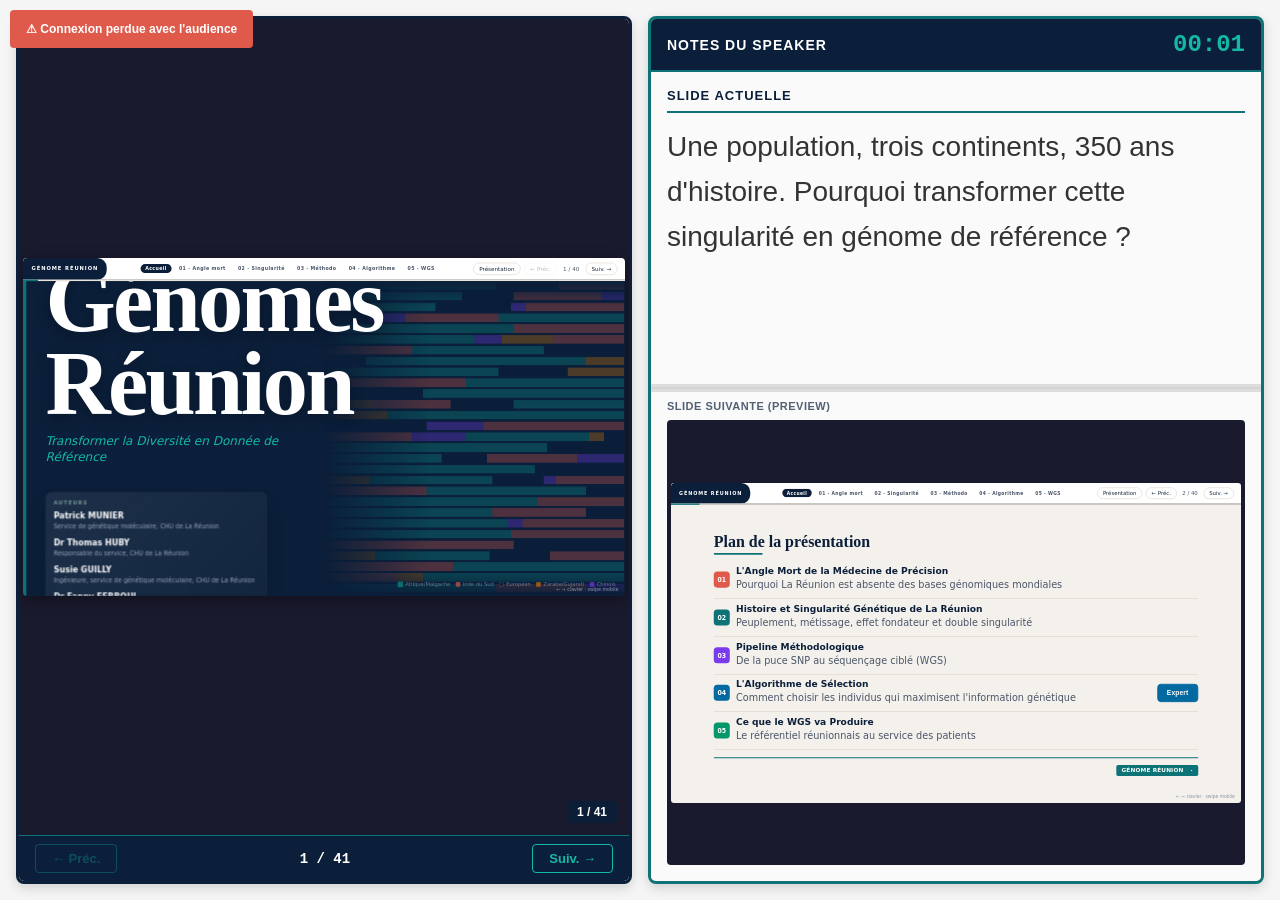
==== commit ad2d781f: "Accessibilité : ajouter title aux iframes de presenter.html Corrige 2 avertissements SonarLint Web:F" ====
--- a/presenter.html
+++ b/presenter.html
@@ -340,7 +340,7 @@
       <div class="presenter-content">
         <div id="current-slide-container">
           <div class="iframe-scale-wrapper" id="main-scale-wrapper">
-            <iframe id="slide-preview-iframe"></iframe>
+            <iframe id="slide-preview-iframe" title="Slide courante"></iframe>
           </div>
           <div class="slide-overlay-badge" id="slide-number-main">--</div>
         </div>
@@ -372,7 +372,7 @@
           <div class="next-slide-header">Slide suivante (preview)</div>
           <div id="next-slide-preview">
             <div class="next-iframe-scale-wrapper" id="next-scale-wrapper">
-              <iframe id="next-slide-preview-iframe"></iframe>
+              <iframe id="next-slide-preview-iframe" title="Slide suivante (preview)"></iframe>
             </div>
           </div>
         </div>
@@ -567,7 +567,10 @@
 
         // Chargement asynchrone des notes depuis data/notes/slide-XX.json
         loadSlideNotes(slideIndex).then(notes => {
-          document.getElementById('notes-content').innerHTML = '<p>' + notes + '</p>';
+          const p = document.createElement('p');
+          p.textContent = notes;
+          const container = document.getElementById('notes-content');
+          container.replaceChildren(p);
         });
 
         // Synchroniser l'iframe principal
@@ -634,7 +637,15 @@
 
         const title = titles[slideIndex] || 'Slide ' + (slideIndex + 1);
         const totalSlides = 41;
-        container.innerHTML = '<div class="slide-snapshot"><div class="slide-snapshot-title">' + title + '</div><div>Slide ' + (slideIndex + 1) + ' / ' + totalSlides + '</div></div>';
+        const wrapper = document.createElement('div');
+        wrapper.className = 'slide-snapshot';
+        const titleEl = document.createElement('div');
+        titleEl.className = 'slide-snapshot-title';
+        titleEl.textContent = title;
+        const countEl = document.createElement('div');
+        countEl.textContent = 'Slide ' + (slideIndex + 1) + ' / ' + totalSlides;
+        wrapper.append(titleEl, countEl);
+        container.replaceChildren(wrapper);
       }
 
       // Écouter les messages depuis la fenêtre audience
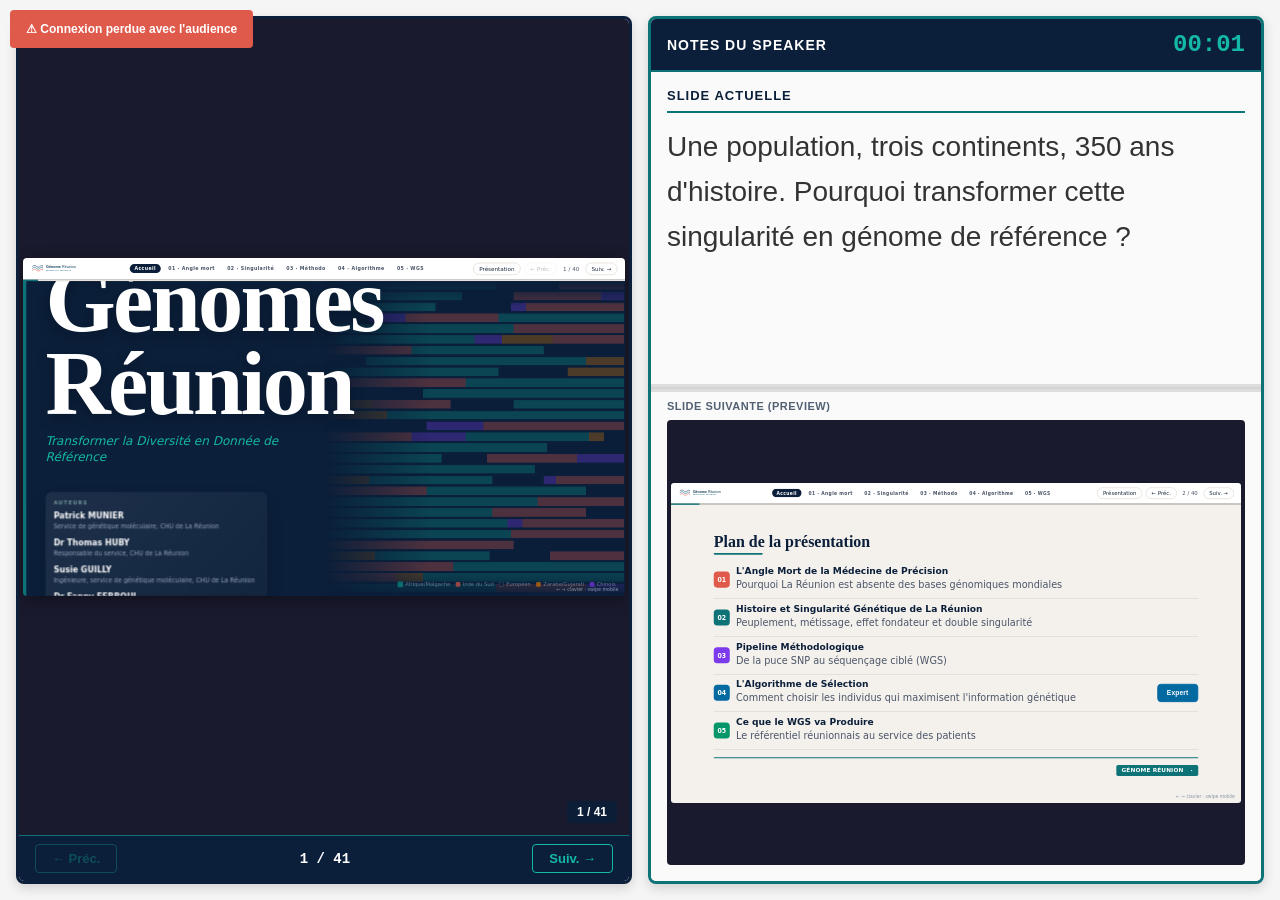
==== commit 5bf244c8: "Remplacer le logo texte par le logo SVG officiel + ajouter le favicon" ====
--- a/presenter.html
+++ b/presenter.html
@@ -4,6 +4,7 @@
     <meta charset="UTF-8" />
     <meta name="viewport" content="width=device-width,initial-scale=1" />
     <title>Génome Réunion — Mode Présentation</title>
+    <link rel="icon" type="image/svg+xml" href="images/favicon.svg" />
     <style>
       * { margin: 0; padding: 0; box-sizing: border-box; }
       body {
